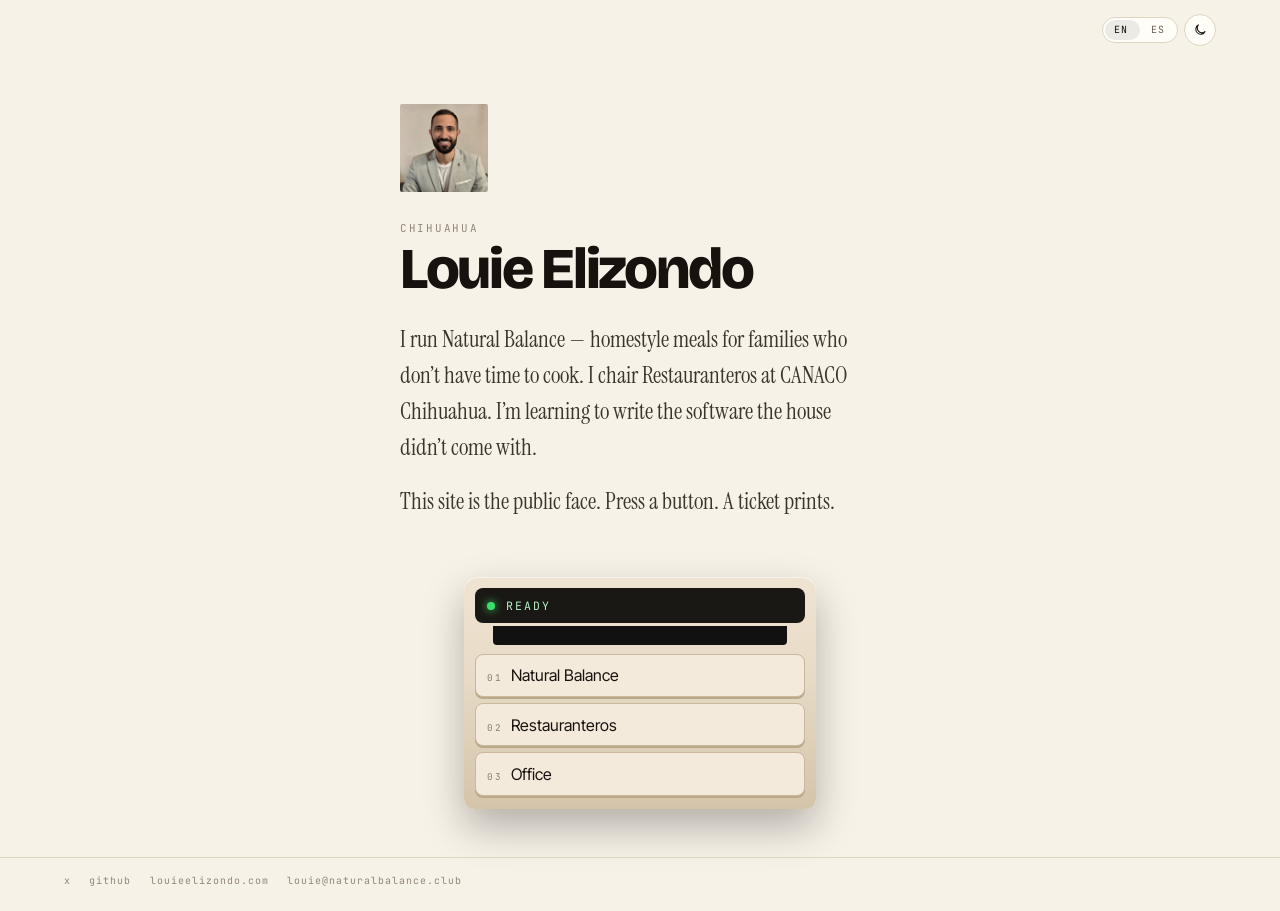
==== index.html @ 1fb29fc9 "Replace the kitchen rooms with a letter and a thermal printer One page: Natural Balance, Restaurante" ====
<!DOCTYPE html>
<html lang="en" data-theme="dark">
<head>
  <meta charset="UTF-8" />
  <meta name="viewport" content="width=device-width, initial-scale=1.0" />
  <title>Louie Elizondo</title>
  <meta name="description" content="Louie Elizondo — Chihuahua. Natural Balance, Restauranteros, and the software the house runs on." />
  <meta name="author" content="Louie Elizondo" />
  <meta name="theme-color" content="#0b0a09" />
  <link rel="canonical" href="https://louieelizondo.com/" />
  <link rel="icon" type="image/svg+xml" href="assets/favicon.svg" />
  <link rel="apple-touch-icon" href="louie.jpeg" />

  <meta property="og:type" content="website" />
  <meta property="og:url" content="https://louieelizondo.com/" />
  <meta property="og:title" content="Louie Elizondo" />
  <meta property="og:description" content="A letter, and a printer. Chihuahua, México." />
  <meta property="og:image" content="https://louieelizondo.com/louie.jpeg" />
  <meta property="og:locale" content="en_US" />
  <meta property="og:locale:alternate" content="es_MX" />

  <meta name="twitter:card" content="summary" />
  <meta name="twitter:site" content="@louieelizondo" />
  <meta name="twitter:title" content="Louie Elizondo" />
  <meta name="twitter:description" content="A letter, and a printer. Chihuahua, México." />
  <meta name="twitter:image" content="https://louieelizondo.com/louie.jpeg" />

  <link rel="preconnect" href="https://fonts.googleapis.com" />
  <link rel="preconnect" href="https://fonts.gstatic.com" crossorigin />
  <link href="https://fonts.googleapis.com/css2?family=Bricolage+Grotesque:opsz,wght@12..96,700;12..96,800&family=Instrument+Serif:ital@0;1&family=Inter+Tight:wght@400;500;600&family=JetBrains+Mono:wght@400;500&display=swap" rel="stylesheet" />
  <link rel="stylesheet" href="assets/css/main.css" />

  <script>
    (function () {
      try {
        var stored = localStorage.getItem('le-theme');
        var theme = stored || (matchMedia('(prefers-color-scheme: light)').matches ? 'light' : 'dark');
        document.documentElement.dataset.theme = theme;
        var lang = localStorage.getItem('le-lang') || 'en';
        document.documentElement.lang = lang;
        var meta = document.querySelector('meta[name="theme-color"]');
        if (meta) meta.setAttribute('content', theme === 'light' ? '#f7f2e8' : '#0b0a09');
      } catch (e) {}
    })();
  </script>

  <script type="application/ld+json">
  {
    "@context": "https://schema.org",
    "@type": "Person",
    "name": "Louie Elizondo",
    "url": "https://louieelizondo.com",
    "email": "mailto:louie@naturalbalance.club",
    "image": "https://louieelizondo.com/louie.jpeg",
    "jobTitle": "Operator & software developer",
    "address": { "@type": "PostalAddress", "addressLocality": "Chihuahua", "addressCountry": "MX" },
    "sameAs": [
      "https://x.com/louieelizondo",
      "https://github.com/louieelizondo",
      "https://naturalbalance.club"
    ]
  }
  </script>
</head>
<body>
  <a class="skip-link" href="#letter">Skip to letter</a>

  <header class="chrome">
    <div class="seg" data-seg="lang" role="group" aria-label="Language">
      <span class="seg-thumb" aria-hidden="true"></span>
      <button type="button" data-lang="en" aria-pressed="true">EN</button>
      <button type="button" data-lang="es" aria-pressed="false">ES</button>
    </div>
    <button type="button" class="icon-btn" id="theme-toggle" aria-label="Switch to light mode">
      <svg class="icon-sun" viewBox="0 0 24 24" fill="none" stroke="currentColor" stroke-width="1.8" aria-hidden="true">
        <circle cx="12" cy="12" r="4" />
        <path d="M12 2v2M12 20v2M4.9 4.9l1.4 1.4M17.7 17.7l1.4 1.4M2 12h2M20 12h2M4.9 19.1l1.4-1.4M17.7 6.3l1.4-1.4" />
      </svg>
      <svg class="icon-moon" viewBox="0 0 24 24" fill="none" stroke="currentColor" stroke-width="1.8" aria-hidden="true">
        <path d="M21 14.3A8.5 8.5 0 1 1 9.7 3a7 7 0 0 0 11.3 11.3z" />
      </svg>
    </button>
  </header>

  <main>
    <article class="letter" id="letter">
      <img class="letter-photo" src="louie.jpeg" width="220" height="220" alt="Louie Elizondo" />
      <p class="letter-place">Chihuahua</p>
      <h1>Louie Elizondo</h1>
      <div class="letter-body">
        <p data-en="I run Natural Balance — homestyle meals for families who don’t have time to cook. I chair Restauranteros at CANACO Chihuahua. I’m learning to write the software the house didn’t come with."
           data-es="Corro Natural Balance: comida de casa para familias que no tienen tiempo de cocinar. Presido Restauranteros en CANACO Chihuahua. Estoy aprendiendo a escribir el software que la casa no trajo.">
          I run Natural Balance — homestyle meals for families who don’t have time to cook. I chair Restauranteros at CANACO Chihuahua. I’m learning to write the software the house didn’t come with.
        </p>
        <p data-en="This site is the public face. Press a button. A ticket prints."
           data-es="Este sitio es la cara pública. Oprime un botón. Sale un ticket.">
          This site is the public face. Press a button. A ticket prints.
        </p>
      </div>
    </article>

    <section class="desk" aria-label="Printer">
      <div class="printer" id="printer">
        <button type="button" class="printer-lid" id="printer-lid" aria-label="Printer">
          <span class="printer-led" aria-hidden="true"></span>
          <span class="printer-lcd" id="printer-lcd">READY</span>
        </button>
        <div class="printer-mouth">
          <article class="receipt" id="receipt" hidden></article>
        </div>
        <div class="printer-keys" role="group" aria-label="Print">
          <button type="button" class="printer-key" data-print="house">
            <span class="key-no">01</span>
            <span data-en="Natural Balance" data-es="Natural Balance">Natural Balance</span>
          </button>
          <button type="button" class="printer-key" data-print="restauranteros">
            <span class="key-no">02</span>
            <span>Restauranteros</span>
          </button>
          <button type="button" class="printer-key" data-print="office">
            <span class="key-no">03</span>
            <span data-en="Office" data-es="Oficina">Office</span>
          </button>
        </div>
      </div>
    </section>
  </main>

  <footer class="status">
    <a href="https://x.com/louieelizondo" target="_blank" rel="noopener">X</a>
    <a href="https://github.com/louieelizondo" target="_blank" rel="noopener">GitHub</a>
    <a href="https://louieelizondo.com">louieelizondo.com</a>
    <a href="mailto:louie@naturalbalance.club">louie@naturalbalance.club</a>
  </footer>

  <script src="assets/js/main.js" type="module"></script>
</body>
</html>
---- assets/css/main.css ----
/* louieelizondo.com — a letter, and a printer */

:root {
  --display: 'Bricolage Grotesque', sans-serif;
  --serif: 'Instrument Serif', Georgia, serif;
  --sans: 'Inter Tight', system-ui, sans-serif;
  --mono: 'JetBrains Mono', ui-monospace, monospace;
  --gutter: clamp(1.25rem, 5vw, 4rem);
  --ease: cubic-bezier(0.22, 1, 0.36, 1);
  --paper: #f4efe6;
  --ink: #17120e;
  --plastic: #e8dcc8;
  --plastic-2: #d4c4aa;
}

:root,
html[data-theme='dark'] {
  color-scheme: dark;
  --bg: #0b0a09;
  --fg: #f4efe6;
  --fg-dim: #cdc5b8;
  --fg-muted: #9b938a;
  --fg-faint: #6f6862;
  --ember: #ff5a1f;
  --ember-ink: #ff5a1f;
  --line: #2a2523;
  --surface: #131110;
  --nav-bg: rgba(11, 10, 9, 0.72);
}

html[data-theme='light'] {
  color-scheme: light;
  --bg: #f7f2e8;
  --fg: #17120e;
  --fg-dim: #3c342c;
  --fg-muted: #6a5f53;
  --fg-faint: #92867a;
  --ember: #d9450f;
  --ember-ink: #b83a0c;
  --line: #ded4c2;
  --surface: #fffdf7;
  --nav-bg: rgba(247, 242, 232, 0.78);
}

*, *::before, *::after { box-sizing: border-box; }
html, body { margin: 0; min-height: 100%; }
html { background: var(--bg); }
body {
  font-family: var(--sans);
  color: var(--fg);
  background: var(--bg);
  line-height: 1.5;
  min-height: 100dvh;
  display: flex;
  flex-direction: column;
}
img { max-width: 100%; display: block; }
a { color: inherit; }
button { font: inherit; color: inherit; }

.skip-link {
  position: absolute;
  left: 1rem; top: -4rem;
  background: var(--ember);
  color: #fff;
  padding: 0.5rem 0.8rem;
  z-index: 20;
}
.skip-link:focus { top: 1rem; }

.chrome {
  position: fixed;
  top: 0.9rem;
  right: var(--gutter);
  z-index: 10;
  display: flex;
  gap: 0.4rem;
  align-items: center;
}

.seg {
  position: relative;
  display: grid;
  grid-template-columns: 1fr 1fr;
  background: var(--surface);
  border: 1px solid var(--line);
  border-radius: 999px;
  overflow: hidden;
}
.seg button {
  position: relative;
  z-index: 1;
  background: none;
  border: 0;
  padding: 0.28rem 0.7rem;
  font-family: var(--mono);
  font-size: 0.62rem;
  letter-spacing: 0.12em;
  cursor: pointer;
  color: var(--fg-muted);
}
.seg button[aria-pressed='true'] { color: var(--fg); }
.seg-thumb {
  position: absolute;
  inset: 2px auto 2px 2px;
  width: calc(50% - 2px);
  background: color-mix(in srgb, var(--fg) 8%, transparent);
  border-radius: 999px;
  transition: transform 0.28s var(--ease);
}
html[lang='es'] .seg-thumb { transform: translateX(100%); }

.icon-btn {
  width: 2rem; height: 2rem;
  display: grid; place-items: center;
  background: var(--surface);
  border: 1px solid var(--line);
  border-radius: 999px;
  cursor: pointer;
}
.icon-btn svg { width: 14px; height: 14px; }
html[data-theme='dark'] .icon-moon,
html[data-theme='light'] .icon-sun { display: none; }

main { flex: 1; }

.letter {
  max-width: 38rem;
  margin: 0 auto;
  padding: 6.5rem var(--gutter) 2.5rem;
}
.letter-photo {
  width: 5.5rem;
  height: 5.5rem;
  object-fit: cover;
  border-radius: 2px;
  margin-bottom: 1.75rem;
}
.letter-place {
  font-family: var(--mono);
  font-size: 0.68rem;
  letter-spacing: 0.16em;
  text-transform: uppercase;
  color: var(--fg-faint);
  margin: 0 0 0.35rem;
}
.letter h1 {
  font-family: var(--display);
  font-weight: 800;
  font-size: clamp(2.4rem, 7vw, 3.6rem);
  letter-spacing: -0.04em;
  line-height: 0.95;
  margin: 0 0 1.6rem;
}
.letter-body {
  font-family: var(--serif);
  font-size: clamp(1.2rem, 2.4vw, 1.45rem);
  line-height: 1.55;
  color: var(--fg-dim);
}
.letter-body p { margin: 0 0 1.1rem; }

.desk {
  display: grid;
  place-items: start center;
  padding: 0 var(--gutter) 3rem;
}

.printer {
  width: min(22rem, 100%);
  background:
    linear-gradient(180deg, #efe4d2 0%, var(--plastic) 40%, var(--plastic-2) 100%);
  border-radius: 14px 14px 10px 10px;
  padding: 0.7rem 0.7rem 0.85rem;
  box-shadow:
    0 18px 40px rgba(0, 0, 0, 0.28),
    inset 0 1px 0 rgba(255, 255, 255, 0.55);
  color: var(--ink);
}

.printer-lid {
  display: flex;
  align-items: center;
  gap: 0.7rem;
  width: 100%;
  background: #1a1814;
  border: 0;
  border-radius: 8px;
  padding: 0.55rem 0.75rem;
  cursor: pointer;
  text-align: left;
}
.printer-led {
  width: 8px; height: 8px;
  border-radius: 50%;
  background: #3adf6a;
  box-shadow: 0 0 8px #3adf6a;
}
.printer[data-busy='true'] .printer-led {
  background: var(--ember);
  box-shadow: 0 0 8px var(--ember);
}
.printer-lcd {
  font-family: var(--mono);
  font-size: 0.72rem;
  letter-spacing: 0.16em;
  color: #b8f0c4;
}

.printer-mouth {
  min-height: 1.2rem;
  margin: 0.15rem 1.1rem 0.55rem;
  background: #111;
  border-radius: 0 0 4px 4px;
  overflow: hidden;
}

.receipt {
  margin: 0 auto;
  width: calc(100% - 12px);
  background: var(--paper);
  color: var(--ink);
  padding: 0.9rem 0.85rem 1.15rem;
  font-family: var(--mono);
  font-size: 0.68rem;
  line-height: 1.45;
  letter-spacing: 0.01em;
  clip-path: polygon(
    0 0, 100% 0,
    100% calc(100% - 7px),
    96% 100%, 92% calc(100% - 7px), 88% 100%, 84% calc(100% - 7px),
    80% 100%, 76% calc(100% - 7px), 72% 100%, 68% calc(100% - 7px),
    64% 100%, 60% calc(100% - 7px), 56% 100%, 52% calc(100% - 7px),
    48% 100%, 44% calc(100% - 7px), 40% 100%, 36% calc(100% - 7px),
    32% 100%, 28% calc(100% - 7px), 24% 100%, 20% calc(100% - 7px),
    16% 100%, 12% calc(100% - 7px), 8% 100%, 4% calc(100% - 7px),
    0 100%
  );
  animation: spit 0.55s var(--ease);
}
.receipt[hidden] { display: none; }
.receipt h2 {
  font-family: var(--display);
  font-size: 1.05rem;
  letter-spacing: -0.02em;
  margin: 0.35rem 0 0.5rem;
}
.receipt p { margin: 0 0 0.45rem; }
.receipt .meta {
  text-transform: uppercase;
  letter-spacing: 0.12em;
  opacity: 0.55;
  font-size: 0.58rem;
}
.receipt a { color: #b83a0c; }
.receipt .code {
  display: inline-block;
  margin-top: 0.35rem;
  padding: 0.25rem 0.45rem;
  border: 1px dashed #17120e;
  font-size: 0.9rem;
  letter-spacing: 0.18em;
}

@keyframes spit {
  from { transform: translateY(-80%); opacity: 0; }
  to { transform: none; opacity: 1; }
}

.printer-keys {
  display: grid;
  grid-template-columns: 1fr;
  gap: 0.35rem;
}
.printer-key {
  display: flex;
  align-items: baseline;
  gap: 0.55rem;
  width: 100%;
  background: #f3eadc;
  border: 1px solid #c9b89a;
  border-radius: 8px;
  padding: 0.55rem 0.7rem;
  cursor: pointer;
  text-align: left;
  box-shadow: 0 2px 0 #b9a88a;
}
.printer-key:hover { background: #fff8ee; }
.printer-key[aria-pressed='true'] {
  background: #fff;
  box-shadow: inset 0 2px 0 #c9b89a;
}
.key-no {
  font-family: var(--mono);
  font-size: 0.58rem;
  letter-spacing: 0.14em;
  opacity: 0.5;
}

.status {
  display: flex;
  flex-wrap: wrap;
  gap: 0.35rem 1.15rem;
  padding: 1rem var(--gutter) 1.4rem;
  font-family: var(--mono);
  font-size: 0.62rem;
  letter-spacing: 0.1em;
  text-transform: lowercase;
  color: var(--fg-faint);
  border-top: 1px solid var(--line);
}
.status a { text-decoration: none; }
.status a:hover { color: var(--fg); }

@media (prefers-reduced-motion: reduce) {
  .receipt { animation: none; }
}
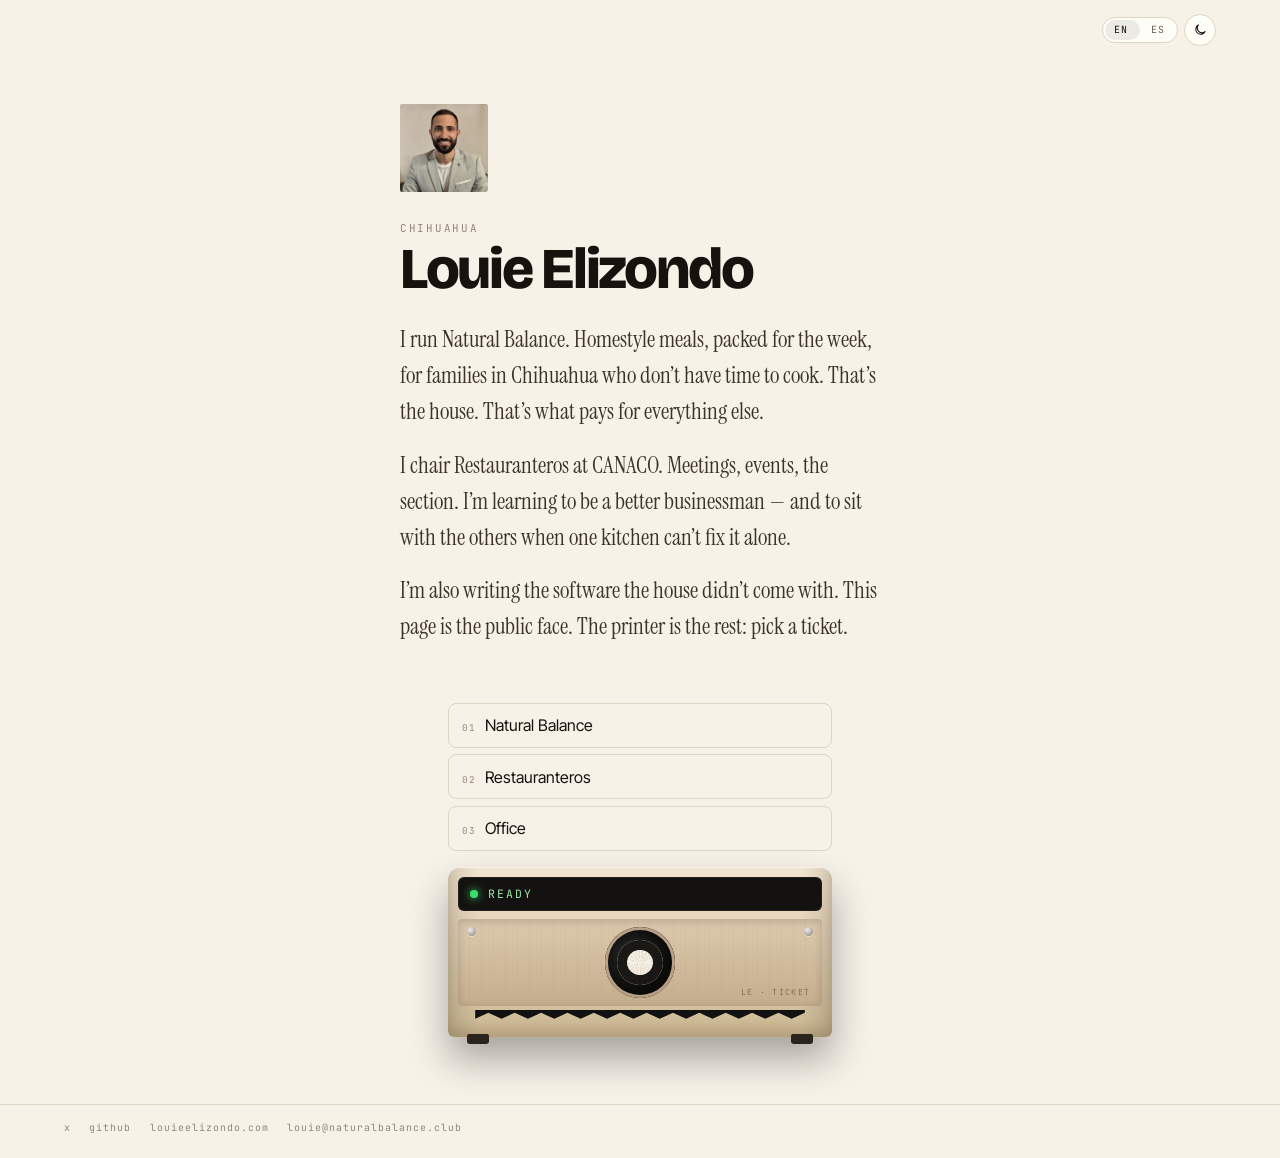
==== commit 7f276600: "Make the printer a machine: menu above, paper out the bottom Buttons sit outside as a menu so printi" ====
--- a/index.html
+++ b/index.html
@@ -88,40 +88,57 @@
       <p class="letter-place">Chihuahua</p>
       <h1>Louie Elizondo</h1>
       <div class="letter-body">
-        <p data-en="I run Natural Balance — homestyle meals for families who don’t have time to cook. I chair Restauranteros at CANACO Chihuahua. I’m learning to write the software the house didn’t come with."
-           data-es="Corro Natural Balance: comida de casa para familias que no tienen tiempo de cocinar. Presido Restauranteros en CANACO Chihuahua. Estoy aprendiendo a escribir el software que la casa no trajo.">
-          I run Natural Balance — homestyle meals for families who don’t have time to cook. I chair Restauranteros at CANACO Chihuahua. I’m learning to write the software the house didn’t come with.
+        <p data-en="I run Natural Balance. Homestyle meals, packed for the week, for families in Chihuahua who don’t have time to cook. That’s the house. That’s what pays for everything else."
+           data-es="Corro Natural Balance. Comida de casa, empacada para la semana, para familias en Chihuahua que no tienen tiempo de cocinar. Esa es la casa. Eso paga lo demás.">
+          I run Natural Balance. Homestyle meals, packed for the week, for families in Chihuahua who don’t have time to cook. That’s the house. That’s what pays for everything else.
         </p>
-        <p data-en="This site is the public face. Press a button. A ticket prints."
-           data-es="Este sitio es la cara pública. Oprime un botón. Sale un ticket.">
-          This site is the public face. Press a button. A ticket prints.
+        <p data-en="I chair Restauranteros at CANACO. Meetings, events, the section. I’m learning to be a better businessman — and to sit with the others when one kitchen can’t fix it alone."
+           data-es="Presido Restauranteros en CANACO. Juntas, eventos, la sección. Estoy aprendiendo a ser mejor businessman — y a sentarme con los demás cuando una cocina no lo arregla sola.">
+          I chair Restauranteros at CANACO. Meetings, events, the section. I’m learning to be a better businessman — and to sit with the others when one kitchen can’t fix it alone.
+        </p>
+        <p data-en="I’m also writing the software the house didn’t come with. This page is the public face. The printer is the rest: pick a ticket."
+           data-es="También estoy escribiendo el software que la casa no trajo. Esta página es la cara pública. La impresora es lo demás: elige un ticket.">
+          I’m also writing the software the house didn’t come with. This page is the public face. The printer is the rest: pick a ticket.
         </p>
       </div>
     </article>
 
     <section class="desk" aria-label="Printer">
+      <div class="print-menu" role="group" aria-label="Print">
+        <button type="button" class="printer-key" data-print="house">
+          <span class="key-no">01</span>
+          <span>Natural Balance</span>
+        </button>
+        <button type="button" class="printer-key" data-print="restauranteros">
+          <span class="key-no">02</span>
+          <span>Restauranteros</span>
+        </button>
+        <button type="button" class="printer-key" data-print="office">
+          <span class="key-no">03</span>
+          <span data-en="Office" data-es="Oficina">Office</span>
+        </button>
+      </div>
+
       <div class="printer" id="printer">
         <button type="button" class="printer-lid" id="printer-lid" aria-label="Printer">
           <span class="printer-led" aria-hidden="true"></span>
           <span class="printer-lcd" id="printer-lcd">READY</span>
         </button>
-        <div class="printer-mouth">
-          <article class="receipt" id="receipt" hidden></article>
+        <div class="printer-shell" aria-hidden="true">
+          <div class="printer-window">
+            <span class="roll"></span>
+          </div>
+          <span class="screw s1"></span>
+          <span class="screw s2"></span>
+          <span class="brand">LE · TICKET</span>
         </div>
-        <div class="printer-keys" role="group" aria-label="Print">
-          <button type="button" class="printer-key" data-print="house">
-            <span class="key-no">01</span>
-            <span data-en="Natural Balance" data-es="Natural Balance">Natural Balance</span>
-          </button>
-          <button type="button" class="printer-key" data-print="restauranteros">
-            <span class="key-no">02</span>
-            <span>Restauranteros</span>
-          </button>
-          <button type="button" class="printer-key" data-print="office">
-            <span class="key-no">03</span>
-            <span data-en="Office" data-es="Oficina">Office</span>
-          </button>
-        </div>
+        <div class="cutter" aria-hidden="true"></div>
+        <span class="foot left"></span>
+        <span class="foot right"></span>
+      </div>
+
+      <div class="paper-well">
+        <article class="receipt" id="receipt" hidden></article>
       </div>
     </section>
   </main>
--- a/assets/css/main.css
+++ b/assets/css/main.css
@@ -162,33 +162,69 @@
 
 .desk {
   display: grid;
-  place-items: start center;
-  padding: 0 var(--gutter) 3rem;
-}
-
-.printer {
-  width: min(22rem, 100%);
-  background:
-    linear-gradient(180deg, #efe4d2 0%, var(--plastic) 40%, var(--plastic-2) 100%);
-  border-radius: 14px 14px 10px 10px;
-  padding: 0.7rem 0.7rem 0.85rem;
-  box-shadow:
-    0 18px 40px rgba(0, 0, 0, 0.28),
-    inset 0 1px 0 rgba(255, 255, 255, 0.55);
-  color: var(--ink);
-}
-
-.printer-lid {
-  display: flex;
-  align-items: center;
-  gap: 0.7rem;
-  width: 100%;
-  background: #1a1814;
-  border: 0;
+  justify-items: center;
+  gap: 1rem;
+  width: min(24rem, calc(100% - 2 * var(--gutter)));
+  margin: 0 auto 3rem;
+}
+
+.print-menu {
+  display: grid;
+  grid-template-columns: 1fr;
+  gap: 0.4rem;
+  width: 100%;
+}
+.printer-key {
+  display: flex;
+  align-items: baseline;
+  gap: 0.55rem;
+  width: 100%;
+  background: transparent;
+  border: 1px solid var(--line);
   border-radius: 8px;
-  padding: 0.55rem 0.75rem;
+  padding: 0.6rem 0.8rem;
   cursor: pointer;
   text-align: left;
+  color: var(--fg);
+}
+.printer-key:hover { border-color: var(--fg-muted); }
+.printer-key[aria-pressed='true'] {
+  border-color: var(--ember-ink);
+  color: var(--ember-ink);
+}
+.key-no {
+  font-family: var(--mono);
+  font-size: 0.58rem;
+  letter-spacing: 0.14em;
+  color: var(--fg-faint);
+}
+
+.printer {
+  position: relative;
+  width: 100%;
+  background:
+    linear-gradient(90deg, rgba(0,0,0,0.12), transparent 8%, transparent 92%, rgba(0,0,0,0.12)),
+    linear-gradient(180deg, #f3e6d0 0%, #e4d3b8 38%, #cbb892 100%);
+  border-radius: 12px 12px 6px 6px;
+  padding: 0.65rem 0.65rem 1.15rem;
+  box-shadow:
+    0 22px 38px rgba(0, 0, 0, 0.32),
+    inset 0 1px 0 rgba(255, 255, 255, 0.65),
+    inset 0 -8px 12px rgba(80, 50, 20, 0.18);
+  color: var(--ink);
+}
+.printer-lid {
+  display: flex;
+  align-items: center;
+  gap: 0.65rem;
+  width: 100%;
+  background: #141210;
+  border: 0;
+  border-radius: 6px;
+  padding: 0.5rem 0.7rem;
+  cursor: pointer;
+  text-align: left;
+  box-shadow: inset 0 0 0 1px rgba(255,255,255,0.06);
 }
 .printer-led {
   width: 8px; height: 8px;
@@ -203,28 +239,100 @@
 .printer-lcd {
   font-family: var(--mono);
   font-size: 0.72rem;
+  letter-spacing: 0.18em;
+  color: #9be7a8;
+}
+
+.printer-shell {
+  position: relative;
+  height: 5.4rem;
+  margin-top: 0.55rem;
+  background:
+    repeating-linear-gradient(90deg, transparent, transparent 11px, rgba(0,0,0,0.04) 12px),
+    linear-gradient(180deg, #dcc9ad, #c4ad8c);
+  border-radius: 4px;
+  box-shadow: inset 0 2px 8px rgba(0,0,0,0.18);
+}
+.printer-window {
+  position: absolute;
+  left: 50%;
+  top: 50%;
+  width: 4.4rem;
+  height: 4.4rem;
+  margin: -2.2rem 0 0 -2.2rem;
+  border-radius: 50%;
+  background: radial-gradient(circle at 35% 30%, #2a2a28, #0c0c0b 62%);
+  box-shadow:
+    inset 0 0 0 3px #b7a085,
+    inset 0 8px 14px rgba(0,0,0,0.55);
+}
+.roll {
+  position: absolute;
+  inset: 18%;
+  border-radius: 50%;
+  background:
+    repeating-conic-gradient(#f4efe6 0 12deg, #e7dcc8 12deg 18deg);
+  box-shadow: inset 0 0 0 10px #1a1814;
+}
+.screw {
+  position: absolute;
+  top: 0.45rem;
+  width: 9px; height: 9px;
+  border-radius: 50%;
+  background: radial-gradient(circle at 35% 30%, #eee, #8a8074);
+  box-shadow: 0 1px 0 rgba(255,255,255,0.4);
+}
+.screw.s1 { left: 0.55rem; }
+.screw.s2 { right: 0.55rem; }
+.brand {
+  position: absolute;
+  right: 0.7rem;
+  bottom: 0.45rem;
+  font-family: var(--mono);
+  font-size: 0.52rem;
   letter-spacing: 0.16em;
-  color: #b8f0c4;
-}
-
-.printer-mouth {
-  min-height: 1.2rem;
-  margin: 0.15rem 1.1rem 0.55rem;
+  color: rgba(40, 30, 18, 0.45);
+}
+
+.cutter {
+  height: 9px;
+  margin: 0.25rem 1.05rem 0;
   background: #111;
-  border-radius: 0 0 4px 4px;
-  overflow: hidden;
-}
-
+  clip-path: polygon(
+    0 0, 100% 0,
+    100% 3px,
+    96% 100%, 92% 3px, 88% 100%, 84% 3px, 80% 100%, 76% 3px,
+    72% 100%, 68% 3px, 64% 100%, 60% 3px, 56% 100%, 52% 3px,
+    48% 100%, 44% 3px, 40% 100%, 36% 3px, 32% 100%, 28% 3px,
+    24% 100%, 20% 3px, 16% 100%, 12% 3px, 8% 100%, 4% 3px,
+    0 100%
+  );
+}
+.foot {
+  position: absolute;
+  bottom: -7px;
+  width: 22px;
+  height: 10px;
+  background: #2a241c;
+  border-radius: 2px 2px 3px 3px;
+}
+.foot.left { left: 1.2rem; }
+.foot.right { right: 1.2rem; }
+
+.paper-well {
+  width: calc(100% - 2.4rem);
+  min-height: 0.5rem;
+  margin-top: -0.35rem;
+}
 .receipt {
-  margin: 0 auto;
-  width: calc(100% - 12px);
+  width: 100%;
   background: var(--paper);
   color: var(--ink);
-  padding: 0.9rem 0.85rem 1.15rem;
-  font-family: var(--mono);
-  font-size: 0.68rem;
-  line-height: 1.45;
-  letter-spacing: 0.01em;
+  padding: 1rem 0.95rem 1.25rem;
+  font-family: var(--mono);
+  font-size: 0.72rem;
+  line-height: 1.5;
+  box-shadow: 0 16px 28px rgba(0,0,0,0.22);
   clip-path: polygon(
     0 0, 100% 0,
     100% calc(100% - 7px),
@@ -236,16 +344,16 @@
     16% 100%, 12% calc(100% - 7px), 8% 100%, 4% calc(100% - 7px),
     0 100%
   );
-  animation: spit 0.55s var(--ease);
+  animation: spit 0.6s var(--ease);
 }
 .receipt[hidden] { display: none; }
 .receipt h2 {
   font-family: var(--display);
-  font-size: 1.05rem;
+  font-size: 1.15rem;
   letter-spacing: -0.02em;
-  margin: 0.35rem 0 0.5rem;
-}
-.receipt p { margin: 0 0 0.45rem; }
+  margin: 0.4rem 0 0.55rem;
+}
+.receipt p { margin: 0 0 0.55rem; }
 .receipt .meta {
   text-transform: uppercase;
   letter-spacing: 0.12em;
@@ -255,46 +363,16 @@
 .receipt a { color: #b83a0c; }
 .receipt .code {
   display: inline-block;
-  margin-top: 0.35rem;
-  padding: 0.25rem 0.45rem;
+  margin-top: 0.2rem;
+  padding: 0.3rem 0.5rem;
   border: 1px dashed #17120e;
-  font-size: 0.9rem;
-  letter-spacing: 0.18em;
+  font-size: 0.95rem;
+  letter-spacing: 0.2em;
 }
 
 @keyframes spit {
-  from { transform: translateY(-80%); opacity: 0; }
+  from { transform: translateY(-40%); opacity: 0; }
   to { transform: none; opacity: 1; }
-}
-
-.printer-keys {
-  display: grid;
-  grid-template-columns: 1fr;
-  gap: 0.35rem;
-}
-.printer-key {
-  display: flex;
-  align-items: baseline;
-  gap: 0.55rem;
-  width: 100%;
-  background: #f3eadc;
-  border: 1px solid #c9b89a;
-  border-radius: 8px;
-  padding: 0.55rem 0.7rem;
-  cursor: pointer;
-  text-align: left;
-  box-shadow: 0 2px 0 #b9a88a;
-}
-.printer-key:hover { background: #fff8ee; }
-.printer-key[aria-pressed='true'] {
-  background: #fff;
-  box-shadow: inset 0 2px 0 #c9b89a;
-}
-.key-no {
-  font-family: var(--mono);
-  font-size: 0.58rem;
-  letter-spacing: 0.14em;
-  opacity: 0.5;
 }
 
 .status {
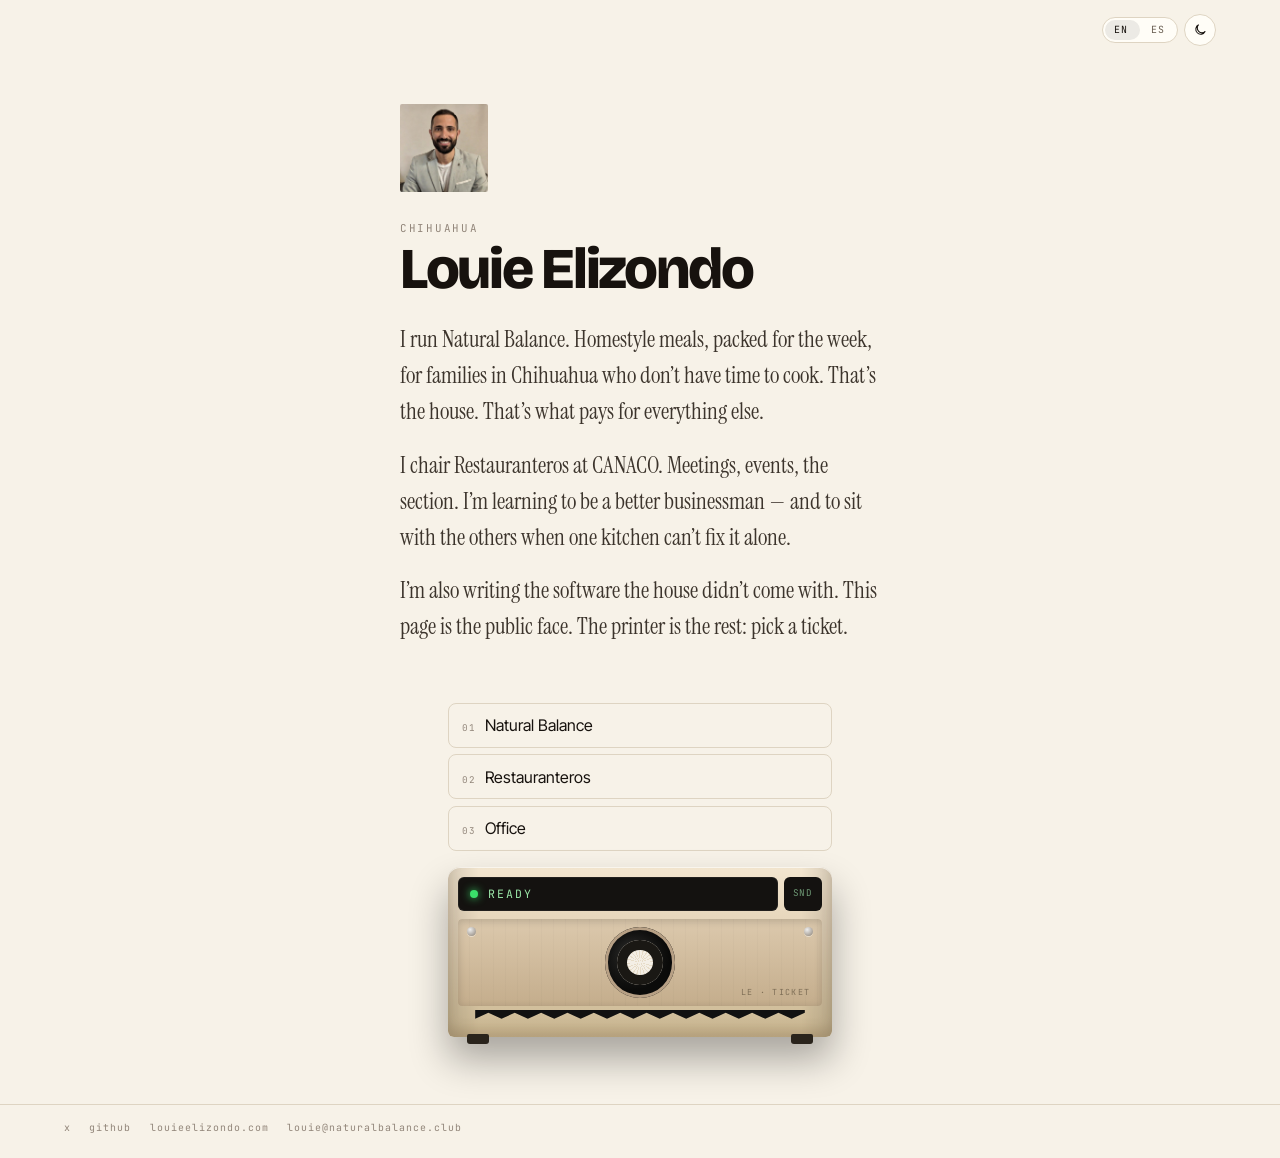
==== commit 3ec297e1: "Print tickets like a register: feed, sound, and a real total Paper steps out of the cutter with a th" ====
--- a/index.html
+++ b/index.html
@@ -120,10 +120,13 @@
       </div>
 
       <div class="printer" id="printer">
-        <button type="button" class="printer-lid" id="printer-lid" aria-label="Printer">
-          <span class="printer-led" aria-hidden="true"></span>
-          <span class="printer-lcd" id="printer-lcd">READY</span>
-        </button>
+        <div class="printer-top">
+          <button type="button" class="printer-lid" id="printer-lid" aria-label="Printer">
+            <span class="printer-led" aria-hidden="true"></span>
+            <span class="printer-lcd" id="printer-lcd">READY</span>
+          </button>
+          <button type="button" class="printer-mute" id="printer-mute" aria-pressed="false" title="Sound">SND</button>
+        </div>
         <div class="printer-shell" aria-hidden="true">
           <div class="printer-window">
             <span class="roll"></span>
--- a/assets/css/main.css
+++ b/assets/css/main.css
@@ -213,11 +213,16 @@
     inset 0 -8px 12px rgba(80, 50, 20, 0.18);
   color: var(--ink);
 }
+.printer-top {
+  display: flex;
+  gap: 0.35rem;
+}
 .printer-lid {
   display: flex;
   align-items: center;
   gap: 0.65rem;
-  width: 100%;
+  flex: 1;
+  width: auto;
   background: #141210;
   border: 0;
   border-radius: 6px;
@@ -241,6 +246,141 @@
   font-size: 0.72rem;
   letter-spacing: 0.18em;
   color: #9be7a8;
+  flex: 1;
+}
+.printer-mute {
+  flex: 0 0 auto;
+  background: #141210;
+  border: 0;
+  border-radius: 6px;
+  padding: 0.5rem 0.55rem;
+  font-family: var(--mono);
+  font-size: 0.58rem;
+  letter-spacing: 0.08em;
+  color: #6f9a76;
+  cursor: pointer;
+}
+.printer[data-muted='true'] .printer-mute { color: #6a3a32; }
+
+.printer[data-busy='true'] {
+  animation: rumble 0.08s linear infinite;
+}
+.printer[data-busy='true'] .roll {
+  animation: roll 0.35s linear infinite;
+}
+@keyframes rumble {
+  0%, 100% { transform: translateY(0); }
+  50% { transform: translateY(0.6px); }
+}
+@keyframes roll { to { transform: rotate(360deg); } }
+
+.paper-well {
+  width: calc(100% - 2.4rem);
+  min-height: 0.5rem;
+  margin-top: -0.35rem;
+}
+.receipt {
+  position: relative;
+  width: 100%;
+  background:
+    repeating-linear-gradient(
+      180deg,
+      transparent 0 21px,
+      rgba(0, 0, 0, 0.03) 21px 22px
+    ),
+    var(--paper);
+  color: var(--ink);
+  padding: 0.85rem 0.8rem 1.1rem;
+  font-family: var(--mono);
+  font-size: 0.64rem;
+  line-height: 1.45;
+  box-shadow: 0 16px 28px rgba(0, 0, 0, 0.22);
+  clip-path: polygon(
+    0 0, 100% 0,
+    100% calc(100% - 7px),
+    96% 100%, 92% calc(100% - 7px), 88% 100%, 84% calc(100% - 7px),
+    80% 100%, 76% calc(100% - 7px), 72% 100%, 68% calc(100% - 7px),
+    64% 100%, 60% calc(100% - 7px), 56% 100%, 52% calc(100% - 7px),
+    48% 100%, 44% calc(100% - 7px), 40% 100%, 36% calc(100% - 7px),
+    32% 100%, 28% calc(100% - 7px), 24% 100%, 20% calc(100% - 7px),
+    16% 100%, 12% calc(100% - 7px), 8% 100%, 4% calc(100% - 7px),
+    0 100%
+  );
+  max-height: 0;
+  overflow: hidden;
+  padding-top: 0;
+  padding-bottom: 0;
+  opacity: 1;
+}
+.receipt.is-out {
+  max-height: 52rem;
+  padding: 0.85rem 0.8rem 1.2rem;
+  transition: max-height 1.65s steps(32, end), padding 0.2s linear;
+}
+.receipt.is-printing::after {
+  content: '';
+  position: absolute;
+  left: 0; right: 0;
+  height: 2px;
+  background: rgba(17, 16, 12, 0.28);
+  box-shadow: 0 0 10px rgba(17, 16, 12, 0.15);
+  animation: head 1.65s linear;
+  top: 0;
+  pointer-events: none;
+}
+@keyframes head {
+  from { top: 0; }
+  to { top: 100%; }
+}
+.receipt[hidden] { display: none; }
+.receipt .center { text-align: center; }
+.receipt .rule { letter-spacing: -0.12em; opacity: 0.55; margin: 0.35rem 0; }
+.receipt .row {
+  display: grid;
+  grid-template-columns: 1.6rem 1fr auto;
+  gap: 0.35rem;
+}
+.receipt .row.wide { grid-template-columns: 1fr auto; }
+.receipt .tot {
+  margin-top: 0.35rem;
+  padding-top: 0.35rem;
+  border-top: 1px dashed #17120e;
+  font-weight: 600;
+}
+.receipt .bars {
+  display: flex;
+  align-items: stretch;
+  gap: 1px;
+  height: 38px;
+  margin: 0.55rem 0 0.35rem;
+}
+.receipt .bars i { background: #17120e; display: block; }
+.receipt a { color: inherit; }
+.receipt .code {
+  display: block;
+  text-align: center;
+  margin: 0.45rem 0 0.2rem;
+  padding: 0.35rem 0.4rem;
+  border: 1px dashed #17120e;
+  font-size: 0.95rem;
+  letter-spacing: 0.22em;
+}
+.receipt[data-print='office'] .void {
+  position: absolute;
+  left: 50%;
+  top: 58%;
+  transform: translate(-50%, -50%) rotate(-18deg);
+  font-size: 1.8rem;
+  letter-spacing: 0.28em;
+  opacity: 0.12;
+  pointer-events: none;
+}
+
+@media (prefers-reduced-motion: reduce) {
+  .receipt.is-out { transition: none; }
+  .receipt.is-printing::after,
+  .printer[data-busy='true'],
+  .printer[data-busy='true'] .roll { animation: none; }
 }
 
 .printer-shell {
@@ -319,62 +459,6 @@
 .foot.left { left: 1.2rem; }
 .foot.right { right: 1.2rem; }
 
-.paper-well {
-  width: calc(100% - 2.4rem);
-  min-height: 0.5rem;
-  margin-top: -0.35rem;
-}
-.receipt {
-  width: 100%;
-  background: var(--paper);
-  color: var(--ink);
-  padding: 1rem 0.95rem 1.25rem;
-  font-family: var(--mono);
-  font-size: 0.72rem;
-  line-height: 1.5;
-  box-shadow: 0 16px 28px rgba(0,0,0,0.22);
-  clip-path: polygon(
-    0 0, 100% 0,
-    100% calc(100% - 7px),
-    96% 100%, 92% calc(100% - 7px), 88% 100%, 84% calc(100% - 7px),
-    80% 100%, 76% calc(100% - 7px), 72% 100%, 68% calc(100% - 7px),
-    64% 100%, 60% calc(100% - 7px), 56% 100%, 52% calc(100% - 7px),
-    48% 100%, 44% calc(100% - 7px), 40% 100%, 36% calc(100% - 7px),
-    32% 100%, 28% calc(100% - 7px), 24% 100%, 20% calc(100% - 7px),
-    16% 100%, 12% calc(100% - 7px), 8% 100%, 4% calc(100% - 7px),
-    0 100%
-  );
-  animation: spit 0.6s var(--ease);
-}
-.receipt[hidden] { display: none; }
-.receipt h2 {
-  font-family: var(--display);
-  font-size: 1.15rem;
-  letter-spacing: -0.02em;
-  margin: 0.4rem 0 0.55rem;
-}
-.receipt p { margin: 0 0 0.55rem; }
-.receipt .meta {
-  text-transform: uppercase;
-  letter-spacing: 0.12em;
-  opacity: 0.55;
-  font-size: 0.58rem;
-}
-.receipt a { color: #b83a0c; }
-.receipt .code {
-  display: inline-block;
-  margin-top: 0.2rem;
-  padding: 0.3rem 0.5rem;
-  border: 1px dashed #17120e;
-  font-size: 0.95rem;
-  letter-spacing: 0.2em;
-}
-
-@keyframes spit {
-  from { transform: translateY(-40%); opacity: 0; }
-  to { transform: none; opacity: 1; }
-}
-
 .status {
   display: flex;
   flex-wrap: wrap;
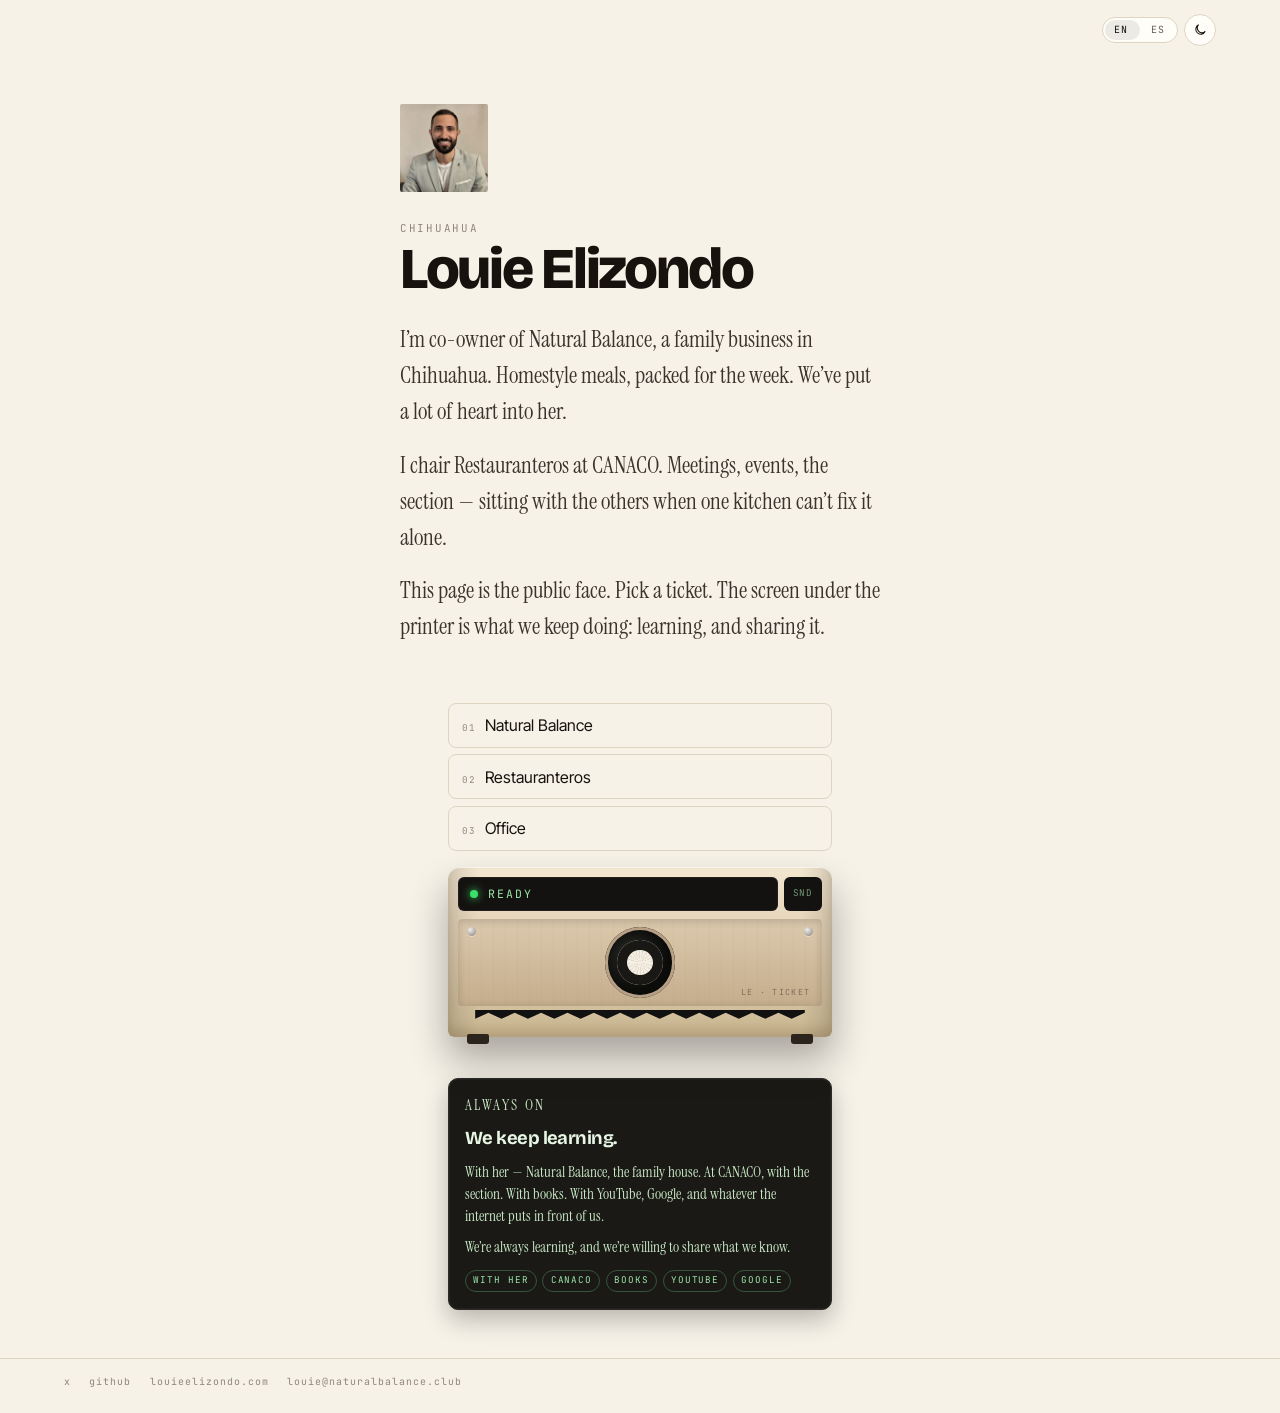
==== commit 051ac188: "Put a learning screen under the printer and drop the moneymaker line Natural Balance is a family hou" ====
--- a/index.html
+++ b/index.html
@@ -4,7 +4,7 @@
   <meta charset="UTF-8" />
   <meta name="viewport" content="width=device-width, initial-scale=1.0" />
   <title>Louie Elizondo</title>
-  <meta name="description" content="Louie Elizondo — Chihuahua. Natural Balance, Restauranteros, and the software the house runs on." />
+  <meta name="description" content="Louie Elizondo — Chihuahua. Co-owner of Natural Balance, a family business. Restauranteros at CANACO. Always learning." />
   <meta name="author" content="Louie Elizondo" />
   <meta name="theme-color" content="#0b0a09" />
   <link rel="canonical" href="https://louieelizondo.com/" />
@@ -88,17 +88,17 @@
       <p class="letter-place">Chihuahua</p>
       <h1>Louie Elizondo</h1>
       <div class="letter-body">
-        <p data-en="I run Natural Balance. Homestyle meals, packed for the week, for families in Chihuahua who don’t have time to cook. That’s the house. That’s what pays for everything else."
-           data-es="Corro Natural Balance. Comida de casa, empacada para la semana, para familias en Chihuahua que no tienen tiempo de cocinar. Esa es la casa. Eso paga lo demás.">
-          I run Natural Balance. Homestyle meals, packed for the week, for families in Chihuahua who don’t have time to cook. That’s the house. That’s what pays for everything else.
+        <p data-en="I’m co-owner of Natural Balance, a family business in Chihuahua. Homestyle meals, packed for the week. We’ve put a lot of heart into her."
+           data-es="Soy copropietario de Natural Balance, una empresa familiar en Chihuahua. Comida de casa, empacada para la semana. Le hemos metido muchas ganas.">
+          I’m co-owner of Natural Balance, a family business in Chihuahua. Homestyle meals, packed for the week. We’ve put a lot of heart into her.
         </p>
-        <p data-en="I chair Restauranteros at CANACO. Meetings, events, the section. I’m learning to be a better businessman — and to sit with the others when one kitchen can’t fix it alone."
-           data-es="Presido Restauranteros en CANACO. Juntas, eventos, la sección. Estoy aprendiendo a ser mejor businessman — y a sentarme con los demás cuando una cocina no lo arregla sola.">
-          I chair Restauranteros at CANACO. Meetings, events, the section. I’m learning to be a better businessman — and to sit with the others when one kitchen can’t fix it alone.
+        <p data-en="I chair Restauranteros at CANACO. Meetings, events, the section — sitting with the others when one kitchen can’t fix it alone."
+           data-es="Presido Restauranteros en CANACO. Juntas, eventos, la sección: sentarme con los demás cuando una cocina no lo arregla sola.">
+          I chair Restauranteros at CANACO. Meetings, events, the section — sitting with the others when one kitchen can’t fix it alone.
         </p>
-        <p data-en="I’m also writing the software the house didn’t come with. This page is the public face. The printer is the rest: pick a ticket."
-           data-es="También estoy escribiendo el software que la casa no trajo. Esta página es la cara pública. La impresora es lo demás: elige un ticket.">
-          I’m also writing the software the house didn’t come with. This page is the public face. The printer is the rest: pick a ticket.
+        <p data-en="This page is the public face. Pick a ticket. The screen under the printer is what we keep doing: learning, and sharing it."
+           data-es="Esta página es la cara pública. Elige un ticket. La pantalla debajo de la impresora es lo que no paramos de hacer: aprender, y compartirlo.">
+          This page is the public face. Pick a ticket. The screen under the printer is what we keep doing: learning, and sharing it.
         </p>
       </div>
     </article>
@@ -143,6 +143,28 @@
       <div class="paper-well">
         <article class="receipt" id="receipt" hidden></article>
       </div>
+
+      <aside class="learn-screen" aria-label="Learning">
+        <div class="learn-bezel">
+          <p class="learn-kicker" data-en="Always on" data-es="Siempre prendida">Always on</p>
+          <h2 data-en="We keep learning." data-es="Seguimos aprendiendo.">We keep learning.</h2>
+          <p data-en="With her — Natural Balance, the family house. At CANACO, with the section. With books. With YouTube, Google, and whatever the internet puts in front of us."
+             data-es="Con ella — Natural Balance, la casa familiar. En CANACO, con la sección. Con libros. Con YouTube, Google, y lo que el internet nos ponga enfrente.">
+            With her — Natural Balance, the family house. At CANACO, with the section. With books. With YouTube, Google, and whatever the internet puts in front of us.
+          </p>
+          <p data-en="We’re always learning, and we’re willing to share what we know."
+             data-es="Siempre estamos aprendiendo, y dispuestos a compartir lo que sabemos.">
+            We’re always learning, and we’re willing to share what we know.
+          </p>
+          <ul class="learn-channels">
+            <li data-en="with her" data-es="con ella">with her</li>
+            <li>CANACO</li>
+            <li data-en="books" data-es="libros">books</li>
+            <li>YouTube</li>
+            <li>Google</li>
+          </ul>
+        </div>
+      </aside>
     </section>
   </main>
 
--- a/assets/css/main.css
+++ b/assets/css/main.css
@@ -459,6 +459,65 @@
 .foot.left { left: 1.2rem; }
 .foot.right { right: 1.2rem; }
 
+.learn-screen {
+  width: 100%;
+  margin-top: 0.4rem;
+}
+.learn-bezel {
+  background: #121110;
+  border: 1px solid #2c2926;
+  border-radius: 10px;
+  padding: 0.95rem 1rem 1.05rem;
+  box-shadow:
+    inset 0 0 0 1px rgba(255,255,255,0.04),
+    0 10px 24px rgba(0,0,0,0.25);
+  color: #c8e8c4;
+}
+.learn-kicker {
+  font-family: var(--mono);
+  font-size: 0.58rem;
+  letter-spacing: 0.16em;
+  text-transform: uppercase;
+  color: #6f9a76;
+  margin: 0 0 0.35rem;
+}
+.learn-bezel h2 {
+  font-family: var(--display);
+  font-size: 1.15rem;
+  letter-spacing: -0.03em;
+  color: #e7f7e4;
+  margin: 0 0 0.55rem;
+}
+.learn-bezel p {
+  font-family: var(--serif);
+  font-size: 0.95rem;
+  line-height: 1.45;
+  color: #c8e8c4;
+  margin: 0 0 0.55rem;
+}
+.learn-channels {
+  display: flex;
+  flex-wrap: wrap;
+  gap: 0.35rem;
+  list-style: none;
+  margin: 0.7rem 0 0;
+  padding: 0;
+}
+.learn-channels li {
+  font-family: var(--mono);
+  font-size: 0.58rem;
+  letter-spacing: 0.1em;
+  text-transform: uppercase;
+  border: 1px solid #35553a;
+  color: #9be7a8;
+  padding: 0.22rem 0.45rem;
+  border-radius: 999px;
+}
+
+html[data-theme='light'] .learn-bezel {
+  background: #1a1916;
+}
+
 .status {
   display: flex;
   flex-wrap: wrap;
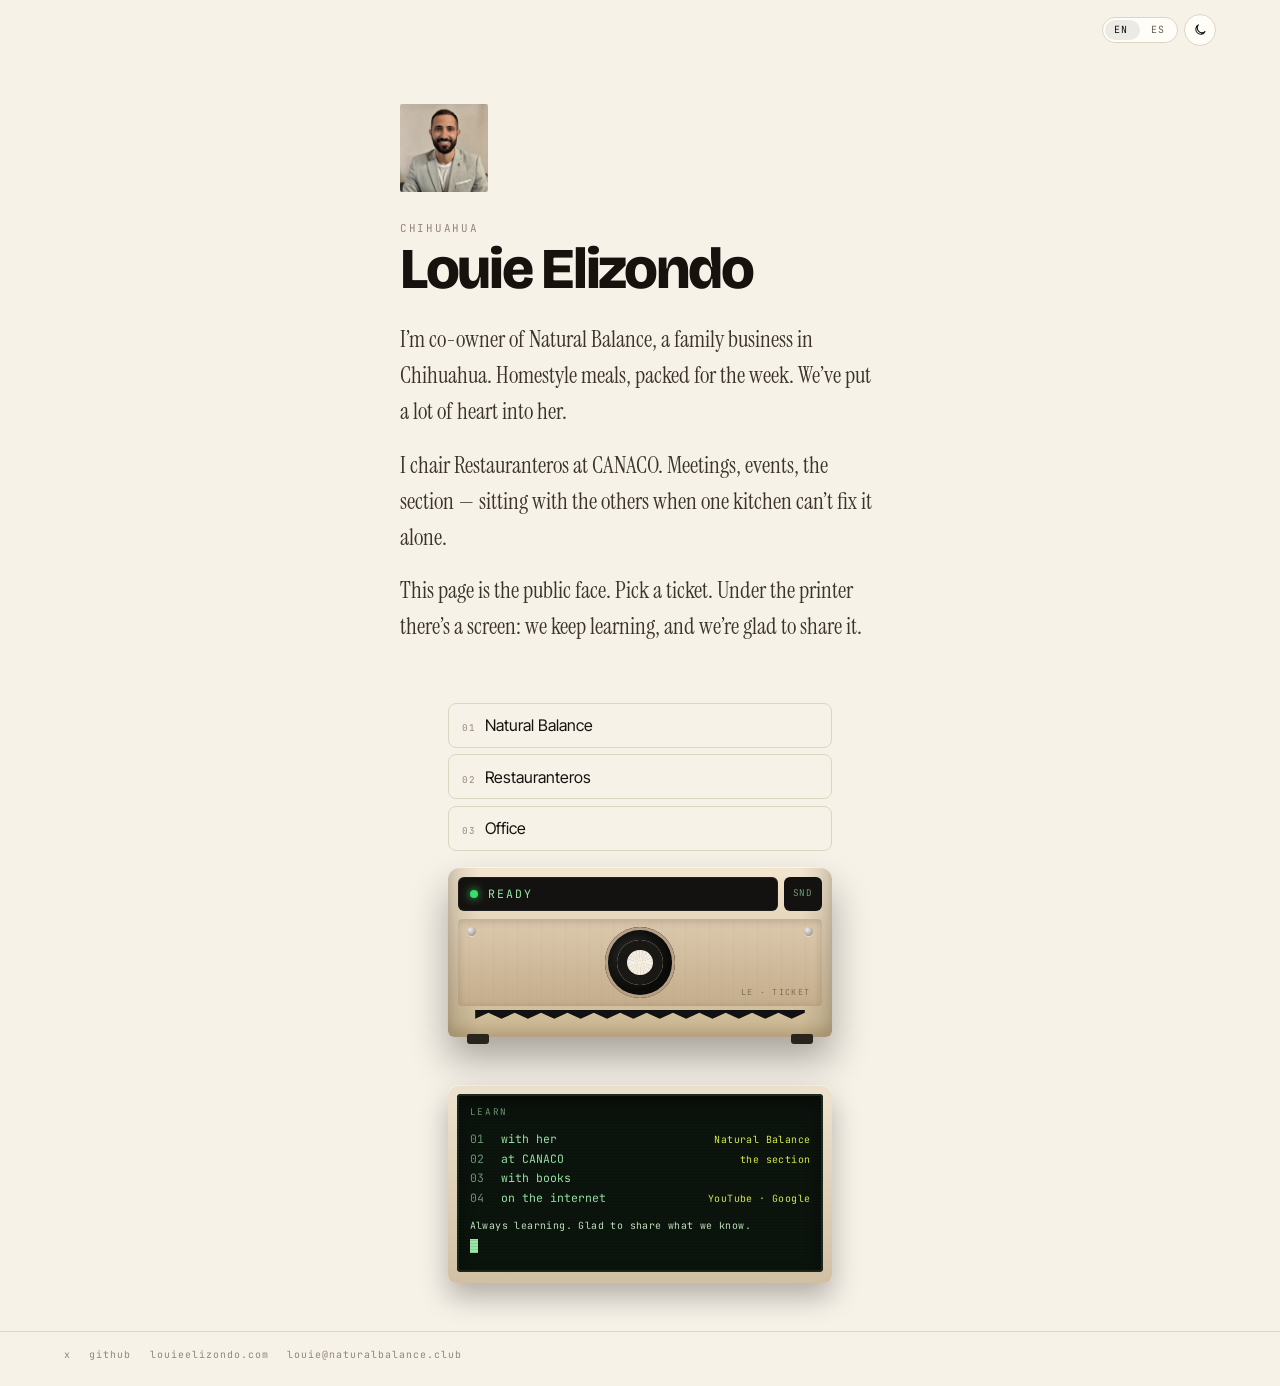
==== commit 20799333: "Make the learning block a little monitor under the printer Four lines on a green LCD: with her, CANA" ====
--- a/index.html
+++ b/index.html
@@ -96,9 +96,9 @@
            data-es="Presido Restauranteros en CANACO. Juntas, eventos, la sección: sentarme con los demás cuando una cocina no lo arregla sola.">
           I chair Restauranteros at CANACO. Meetings, events, the section — sitting with the others when one kitchen can’t fix it alone.
         </p>
-        <p data-en="This page is the public face. Pick a ticket. The screen under the printer is what we keep doing: learning, and sharing it."
-           data-es="Esta página es la cara pública. Elige un ticket. La pantalla debajo de la impresora es lo que no paramos de hacer: aprender, y compartirlo.">
-          This page is the public face. Pick a ticket. The screen under the printer is what we keep doing: learning, and sharing it.
+        <p data-en="This page is the public face. Pick a ticket. Under the printer there’s a screen: we keep learning, and we’re glad to share it."
+           data-es="Esta página es la cara pública. Elige un ticket. Debajo de la impresora hay una pantalla: seguimos aprendiendo, y nos da gusto compartirlo.">
+          This page is the public face. Pick a ticket. Under the printer there’s a screen: we keep learning, and we’re glad to share it.
         </p>
       </div>
     </article>
@@ -145,24 +145,18 @@
       </div>
 
       <aside class="learn-screen" aria-label="Learning">
-        <div class="learn-bezel">
-          <p class="learn-kicker" data-en="Always on" data-es="Siempre prendida">Always on</p>
-          <h2 data-en="We keep learning." data-es="Seguimos aprendiendo.">We keep learning.</h2>
-          <p data-en="With her — Natural Balance, the family house. At CANACO, with the section. With books. With YouTube, Google, and whatever the internet puts in front of us."
-             data-es="Con ella — Natural Balance, la casa familiar. En CANACO, con la sección. Con libros. Con YouTube, Google, y lo que el internet nos ponga enfrente.">
-            With her — Natural Balance, the family house. At CANACO, with the section. With books. With YouTube, Google, and whatever the internet puts in front of us.
-          </p>
-          <p data-en="We’re always learning, and we’re willing to share what we know."
-             data-es="Siempre estamos aprendiendo, y dispuestos a compartir lo que sabemos.">
-            We’re always learning, and we’re willing to share what we know.
-          </p>
-          <ul class="learn-channels">
-            <li data-en="with her" data-es="con ella">with her</li>
-            <li>CANACO</li>
-            <li data-en="books" data-es="libros">books</li>
-            <li>YouTube</li>
-            <li>Google</li>
-          </ul>
+        <div class="monitor">
+          <div class="monitor-lcd">
+            <p class="lcd-label" data-en="LEARN" data-es="APRENDER">LEARN</p>
+            <ul class="lcd-lines">
+              <li><span class="lcd-n">01</span> <span data-en="with her" data-es="con ella">with her</span><em>Natural Balance</em></li>
+              <li><span class="lcd-n">02</span> <span data-en="at CANACO" data-es="en CANACO">at CANACO</span><em data-en="the section" data-es="la sección">the section</em></li>
+              <li><span class="lcd-n">03</span> <span data-en="with books" data-es="con libros">with books</span></li>
+              <li><span class="lcd-n">04</span> <span data-en="on the internet" data-es="en internet">on the internet</span><em>YouTube · Google</em></li>
+            </ul>
+            <p class="lcd-foot" data-en="Always learning. Glad to share what we know." data-es="Siempre aprendiendo. Dispuestos a compartir lo que sabemos.">Always learning. Glad to share what we know.</p>
+            <span class="lcd-cursor" aria-hidden="true"></span>
+          </div>
         </div>
       </aside>
     </section>
--- a/assets/css/main.css
+++ b/assets/css/main.css
@@ -461,61 +461,86 @@
 
 .learn-screen {
   width: 100%;
-  margin-top: 0.4rem;
-}
-.learn-bezel {
-  background: #121110;
-  border: 1px solid #2c2926;
-  border-radius: 10px;
-  padding: 0.95rem 1rem 1.05rem;
+  margin-top: 0.85rem;
+}
+.monitor {
+  background:
+    linear-gradient(180deg, #efe4d0, #d2c0a4);
+  border-radius: 10px 10px 8px 8px;
+  padding: 0.55rem 0.55rem 0.7rem;
   box-shadow:
-    inset 0 0 0 1px rgba(255,255,255,0.04),
-    0 10px 24px rgba(0,0,0,0.25);
+    0 14px 28px rgba(0, 0, 0, 0.28),
+    inset 0 1px 0 rgba(255, 255, 255, 0.55);
+}
+.monitor-lcd {
+  position: relative;
+  background: #0c140e;
+  border-radius: 4px;
+  padding: 0.75rem 0.8rem 0.85rem;
+  color: #9be7a8;
+  box-shadow: inset 0 0 0 2px #1a2a1c, inset 0 8px 18px rgba(0, 0, 0, 0.45);
+  overflow: hidden;
+}
+.monitor-lcd::before {
+  content: '';
+  position: absolute;
+  inset: 0;
+  background: repeating-linear-gradient(
+    180deg,
+    transparent 0 2px,
+    rgba(0, 0, 0, 0.12) 2px 3px
+  );
+  pointer-events: none;
+}
+.lcd-label {
+  font-family: var(--mono);
+  font-size: 0.58rem;
+  letter-spacing: 0.18em;
+  margin: 0 0 0.55rem;
+  color: #6f9a76;
+}
+.lcd-lines {
+  list-style: none;
+  margin: 0;
+  padding: 0;
+  font-family: var(--mono);
+  font-size: 0.72rem;
+  line-height: 1.7;
+}
+.lcd-lines li {
+  display: grid;
+  grid-template-columns: 1.6rem 1fr auto;
+  gap: 0.35rem;
+  align-items: baseline;
+}
+.lcd-n { color: #6f9a76; }
+.lcd-lines em {
+  font-style: normal;
+  color: #dcf24a;
+  font-size: 0.62rem;
+  letter-spacing: 0.04em;
+}
+.lcd-foot {
+  font-family: var(--mono);
+  font-size: 0.62rem;
+  letter-spacing: 0.04em;
+  line-height: 1.45;
+  margin: 0.7rem 0 0;
   color: #c8e8c4;
 }
-.learn-kicker {
-  font-family: var(--mono);
-  font-size: 0.58rem;
-  letter-spacing: 0.16em;
-  text-transform: uppercase;
-  color: #6f9a76;
-  margin: 0 0 0.35rem;
-}
-.learn-bezel h2 {
-  font-family: var(--display);
-  font-size: 1.15rem;
-  letter-spacing: -0.03em;
-  color: #e7f7e4;
-  margin: 0 0 0.55rem;
-}
-.learn-bezel p {
-  font-family: var(--serif);
-  font-size: 0.95rem;
-  line-height: 1.45;
-  color: #c8e8c4;
-  margin: 0 0 0.55rem;
-}
-.learn-channels {
-  display: flex;
-  flex-wrap: wrap;
-  gap: 0.35rem;
-  list-style: none;
-  margin: 0.7rem 0 0;
-  padding: 0;
-}
-.learn-channels li {
-  font-family: var(--mono);
-  font-size: 0.58rem;
-  letter-spacing: 0.1em;
-  text-transform: uppercase;
-  border: 1px solid #35553a;
-  color: #9be7a8;
-  padding: 0.22rem 0.45rem;
-  border-radius: 999px;
-}
-
-html[data-theme='light'] .learn-bezel {
-  background: #1a1916;
+.lcd-cursor {
+  display: inline-block;
+  width: 0.55rem;
+  height: 0.85rem;
+  margin-top: 0.35rem;
+  background: #9be7a8;
+  animation: blink 1s steps(1) infinite;
+}
+@keyframes blink {
+  50% { opacity: 0; }
+}
+@media (prefers-reduced-motion: reduce) {
+  .lcd-cursor { animation: none; }
 }
 
 .status {
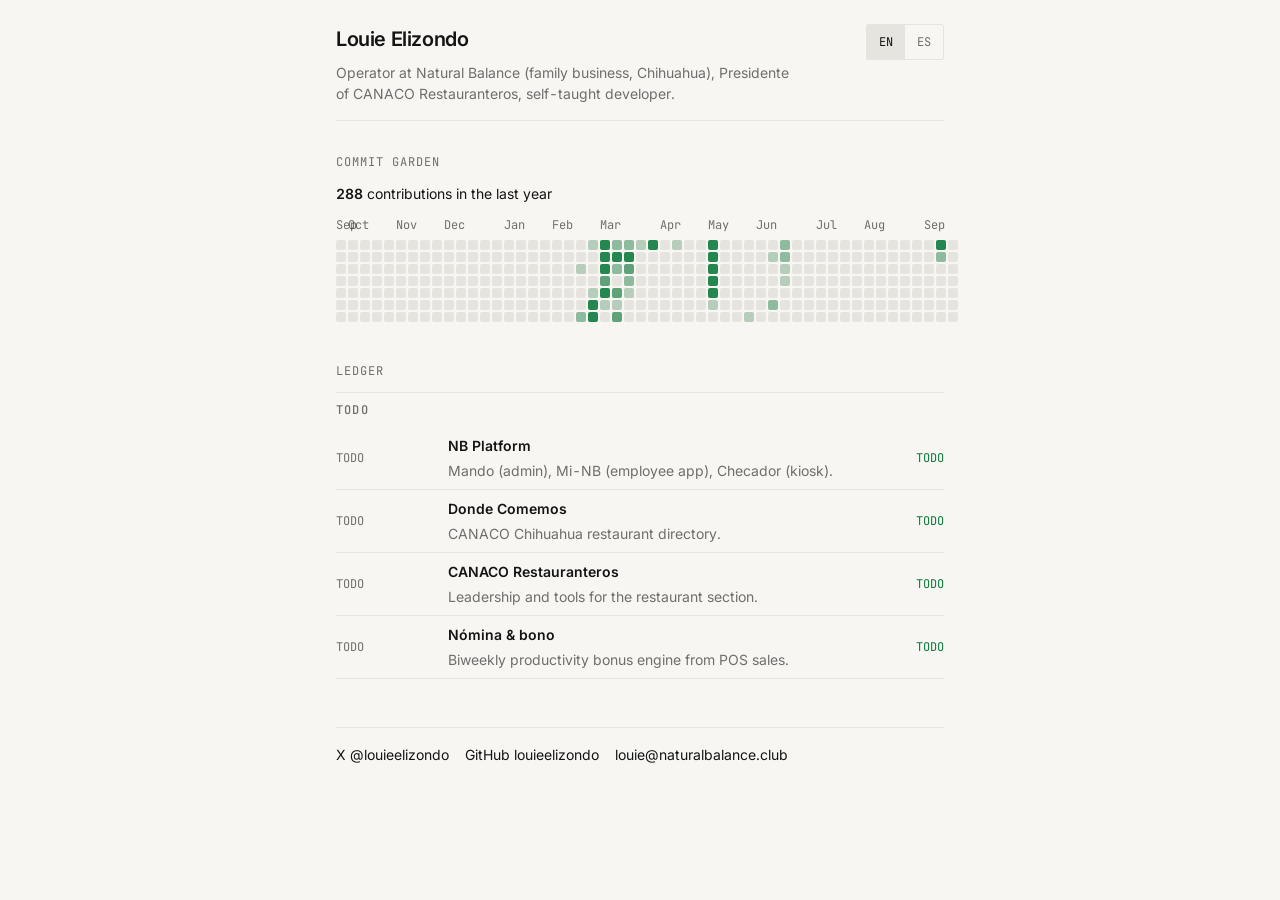
==== commit adca5f11: "feat: Ledger + Commit Garden site redesign Replace the portfolio with a typography-first ledger layo" ====
--- a/index.html
+++ b/index.html
@@ -1,174 +1,213 @@
 <!DOCTYPE html>
-<html lang="en" data-theme="dark">
+<html lang="en" class="no-js">
 <head>
   <meta charset="UTF-8" />
   <meta name="viewport" content="width=device-width, initial-scale=1.0" />
-  <title>Louie Elizondo</title>
-  <meta name="description" content="Louie Elizondo — Chihuahua. Co-owner of Natural Balance, a family business. Restauranteros at CANACO. Always learning." />
-  <meta name="author" content="Louie Elizondo" />
-  <meta name="theme-color" content="#0b0a09" />
+  <title>Louie Elizondo — Operator &amp; Developer</title>
+  <meta name="description" content="Louie Elizondo — operator at Natural Balance, CANACO Restauranteros, and self-taught developer in Chihuahua, México." />
   <link rel="canonical" href="https://louieelizondo.com/" />
-  <link rel="icon" type="image/svg+xml" href="assets/favicon.svg" />
-  <link rel="apple-touch-icon" href="louie.jpeg" />
-
+  <meta name="theme-color" content="#F7F6F3" media="(prefers-color-scheme: light)" />
+  <meta name="theme-color" content="#0B0B0C" media="(prefers-color-scheme: dark)" />
   <meta property="og:type" content="website" />
   <meta property="og:url" content="https://louieelizondo.com/" />
   <meta property="og:title" content="Louie Elizondo" />
-  <meta property="og:description" content="A letter, and a printer. Chihuahua, México." />
+  <meta property="og:description" content="Operator at Natural Balance, Presidente of CANACO Restauranteros, self-taught developer." />
   <meta property="og:image" content="https://louieelizondo.com/louie.jpeg" />
-  <meta property="og:locale" content="en_US" />
-  <meta property="og:locale:alternate" content="es_MX" />
-
-  <meta name="twitter:card" content="summary" />
+  <meta name="twitter:card" content="summary_large_image" />
   <meta name="twitter:site" content="@louieelizondo" />
   <meta name="twitter:title" content="Louie Elizondo" />
-  <meta name="twitter:description" content="A letter, and a printer. Chihuahua, México." />
+  <meta name="twitter:description" content="Operator at Natural Balance, CANACO Restauranteros, builder in Chihuahua." />
   <meta name="twitter:image" content="https://louieelizondo.com/louie.jpeg" />
-
+  <link rel="icon" href="/favicon.svg" type="image/svg+xml" />
   <link rel="preconnect" href="https://fonts.googleapis.com" />
   <link rel="preconnect" href="https://fonts.gstatic.com" crossorigin />
-  <link href="https://fonts.googleapis.com/css2?family=Bricolage+Grotesque:opsz,wght@12..96,700;12..96,800&family=Instrument+Serif:ital@0;1&family=Inter+Tight:wght@400;500;600&family=JetBrains+Mono:wght@400;500&display=swap" rel="stylesheet" />
-  <link rel="stylesheet" href="assets/css/main.css" />
-
-  <script>
-    (function () {
-      try {
-        var stored = localStorage.getItem('le-theme');
-        var theme = stored || (matchMedia('(prefers-color-scheme: light)').matches ? 'light' : 'dark');
-        document.documentElement.dataset.theme = theme;
-        var lang = localStorage.getItem('le-lang') || 'en';
-        document.documentElement.lang = lang;
-        var meta = document.querySelector('meta[name="theme-color"]');
-        if (meta) meta.setAttribute('content', theme === 'light' ? '#f7f2e8' : '#0b0a09');
-      } catch (e) {}
-    })();
-  </script>
-
+  <link href="https://fonts.googleapis.com/css2?family=Inter:opsz,wght@14..32,400;14..32,600&family=JetBrains+Mono:wght@400;500&display=swap" rel="stylesheet" />
+  <link rel="stylesheet" href="assets/css/site.css" />
+  <script>document.documentElement.classList.remove("no-js");</script>
   <script type="application/ld+json">
   {
     "@context": "https://schema.org",
     "@type": "Person",
     "name": "Louie Elizondo",
-    "url": "https://louieelizondo.com",
+    "url": "https://louieelizondo.com/",
     "email": "mailto:louie@naturalbalance.club",
-    "image": "https://louieelizondo.com/louie.jpeg",
-    "jobTitle": "Operator & software developer",
-    "address": { "@type": "PostalAddress", "addressLocality": "Chihuahua", "addressCountry": "MX" },
+    "jobTitle": "Operator",
+    "worksFor": { "@type": "Organization", "name": "Natural Balance" },
     "sameAs": [
-      "https://x.com/louieelizondo",
       "https://github.com/louieelizondo",
-      "https://naturalbalance.club"
+      "https://x.com/louieelizondo"
     ]
   }
   </script>
 </head>
 <body>
-  <a class="skip-link" href="#letter">Skip to letter</a>
-
-  <header class="chrome">
-    <div class="seg" data-seg="lang" role="group" aria-label="Language">
-      <span class="seg-thumb" aria-hidden="true"></span>
-      <button type="button" data-lang="en" aria-pressed="true">EN</button>
-      <button type="button" data-lang="es" aria-pressed="false">ES</button>
-    </div>
-    <button type="button" class="icon-btn" id="theme-toggle" aria-label="Switch to light mode">
-      <svg class="icon-sun" viewBox="0 0 24 24" fill="none" stroke="currentColor" stroke-width="1.8" aria-hidden="true">
-        <circle cx="12" cy="12" r="4" />
-        <path d="M12 2v2M12 20v2M4.9 4.9l1.4 1.4M17.7 17.7l1.4 1.4M2 12h2M20 12h2M4.9 19.1l1.4-1.4M17.7 6.3l1.4-1.4" />
-      </svg>
-      <svg class="icon-moon" viewBox="0 0 24 24" fill="none" stroke="currentColor" stroke-width="1.8" aria-hidden="true">
-        <path d="M21 14.3A8.5 8.5 0 1 1 9.7 3a7 7 0 0 0 11.3 11.3z" />
-      </svg>
-    </button>
-  </header>
-
-  <main>
-    <article class="letter" id="letter">
-      <img class="letter-photo" src="louie.jpeg" width="220" height="220" alt="Louie Elizondo" />
-      <p class="letter-place">Chihuahua</p>
-      <h1>Louie Elizondo</h1>
-      <div class="letter-body">
-        <p data-en="I’m co-owner of Natural Balance, a family business in Chihuahua. Homestyle meals, packed for the week. We’ve put a lot of heart into her."
-           data-es="Soy copropietario de Natural Balance, una empresa familiar en Chihuahua. Comida de casa, empacada para la semana. Le hemos metido muchas ganas.">
-          I’m co-owner of Natural Balance, a family business in Chihuahua. Homestyle meals, packed for the week. We’ve put a lot of heart into her.
-        </p>
-        <p data-en="I chair Restauranteros at CANACO. Meetings, events, the section — sitting with the others when one kitchen can’t fix it alone."
-           data-es="Presido Restauranteros en CANACO. Juntas, eventos, la sección: sentarme con los demás cuando una cocina no lo arregla sola.">
-          I chair Restauranteros at CANACO. Meetings, events, the section — sitting with the others when one kitchen can’t fix it alone.
-        </p>
-        <p data-en="This page is the public face. Pick a ticket. Under the printer there’s a screen: we keep learning, and we’re glad to share it."
-           data-es="Esta página es la cara pública. Elige un ticket. Debajo de la impresora hay una pantalla: seguimos aprendiendo, y nos da gusto compartirlo.">
-          This page is the public face. Pick a ticket. Under the printer there’s a screen: we keep learning, and we’re glad to share it.
-        </p>
-      </div>
-    </article>
-
-    <section class="desk" aria-label="Printer">
-      <div class="print-menu" role="group" aria-label="Print">
-        <button type="button" class="printer-key" data-print="house">
-          <span class="key-no">01</span>
-          <span>Natural Balance</span>
-        </button>
-        <button type="button" class="printer-key" data-print="restauranteros">
-          <span class="key-no">02</span>
-          <span>Restauranteros</span>
-        </button>
-        <button type="button" class="printer-key" data-print="office">
-          <span class="key-no">03</span>
-          <span data-en="Office" data-es="Oficina">Office</span>
-        </button>
-      </div>
-
-      <div class="printer" id="printer">
-        <div class="printer-top">
-          <button type="button" class="printer-lid" id="printer-lid" aria-label="Printer">
-            <span class="printer-led" aria-hidden="true"></span>
-            <span class="printer-lcd" id="printer-lcd">READY</span>
-          </button>
-          <button type="button" class="printer-mute" id="printer-mute" aria-pressed="false" title="Sound">SND</button>
-        </div>
-        <div class="printer-shell" aria-hidden="true">
-          <div class="printer-window">
-            <span class="roll"></span>
-          </div>
-          <span class="screw s1"></span>
-          <span class="screw s2"></span>
-          <span class="brand">LE · TICKET</span>
-        </div>
-        <div class="cutter" aria-hidden="true"></div>
-        <span class="foot left"></span>
-        <span class="foot right"></span>
-      </div>
-
-      <div class="paper-well">
-        <article class="receipt" id="receipt" hidden></article>
-      </div>
-
-      <aside class="learn-screen" aria-label="Learning">
-        <div class="monitor">
-          <div class="monitor-lcd">
-            <p class="lcd-label" data-en="LEARN" data-es="APRENDER">LEARN</p>
-            <ul class="lcd-lines">
-              <li><span class="lcd-n">01</span> <span data-en="with her" data-es="con ella">with her</span><em>Natural Balance</em></li>
-              <li><span class="lcd-n">02</span> <span data-en="at CANACO" data-es="en CANACO">at CANACO</span><em data-en="the section" data-es="la sección">the section</em></li>
-              <li><span class="lcd-n">03</span> <span data-en="with books" data-es="con libros">with books</span></li>
-              <li><span class="lcd-n">04</span> <span data-en="on the internet" data-es="en internet">on the internet</span><em>YouTube · Google</em></li>
-            </ul>
-            <p class="lcd-foot" data-en="Always learning. Glad to share what we know." data-es="Siempre aprendiendo. Dispuestos a compartir lo que sabemos.">Always learning. Glad to share what we know.</p>
-            <span class="lcd-cursor" aria-hidden="true"></span>
-          </div>
-        </div>
-      </aside>
+  <a class="skip-link" href="#ledger" data-en="Skip to ledger" data-es="Saltar al registro">Skip to ledger</a>
+
+  <div class="site-wrap">
+    <header class="site-header">
+      <div>
+        <h1 class="site-name">Louie Elizondo</h1>
+        <p class="site-tagline" data-en="Operator at Natural Balance (family business, Chihuahua), Presidente of CANACO Restauranteros, self-taught developer." data-es="Operador en Natural Balance (negocio familiar, Chihuahua), Presidente de CANACO Restauranteros, desarrollador autodidacta.">Operator at Natural Balance (family business, Chihuahua), Presidente of CANACO Restauranteros, self-taught developer.</p>
+      </div>
+      <div class="lang-toggle" role="group" aria-label="Language">
+        <button type="button" data-lang="en" aria-pressed="true">EN</button>
+        <button type="button" data-lang="es" aria-pressed="false">ES</button>
+      </div>
+    </header>
+
+    <section class="garden-section" aria-labelledby="garden-heading">
+      <p class="section-label" id="garden-heading" data-en="Commit garden" data-es="Jardín de commits">Commit garden</p>
+      <p class="garden-static-summary" id="garden-static-summary">Contributions summary loads with JavaScript.</p>
+      <div class="garden-meta">
+        <p class="garden-total" id="garden-total" aria-live="polite"></p>
+      </div>
+      <div class="garden-mount" id="commit-garden" aria-busy="true"></div>
+      <div class="garden-chip" id="garden-chip">
+        <span id="garden-chip-label"></span>
+        <button type="button" id="garden-chip-clear" data-en="Clear" data-es="Limpiar">Clear</button>
+      </div>
+      <div class="garden-day-card" id="garden-day-card" aria-live="polite"></div>
     </section>
-  </main>
-
-  <footer class="status">
-    <a href="https://x.com/louieelizondo" target="_blank" rel="noopener">X</a>
-    <a href="https://github.com/louieelizondo" target="_blank" rel="noopener">GitHub</a>
-    <a href="https://louieelizondo.com">louieelizondo.com</a>
-    <a href="mailto:louie@naturalbalance.club">louie@naturalbalance.club</a>
-  </footer>
-
-  <script src="assets/js/main.js" type="module"></script>
+
+    <main id="ledger">
+      <p class="section-label" data-en="Ledger" data-es="Registro">Ledger</p>
+
+      <section class="ledger-year" aria-labelledby="year-todo">
+        <h2 id="year-todo">TODO</h2>
+
+        <article class="ledger-entry" data-project="nb-platform">
+          <button type="button" class="ledger-entry__header">
+            <span class="ledger-entry__date">TODO</span>
+            <div class="ledger-entry__main">
+              <p class="ledger-entry__title" data-en="NB Platform" data-es="Plataforma NB">NB Platform</p>
+              <p class="ledger-entry__line" data-en="Mando (admin), Mi-NB (employee app), Checador (kiosk)." data-es="Mando (admin), Mi-NB (app de empleados), Checador (kiosco).">Mando (admin), Mi-NB (employee app), Checador (kiosk).</p>
+            </div>
+            <span class="ledger-entry__impact">TODO</span>
+          </button>
+          <div class="ledger-entry__panel" id="panel-nb-platform">
+            <div class="ledger-entry__panel-inner">
+              <div class="ledger-entry__detail">
+                <img class="ledger-shot" src="assets/ledger/nb-platform.webp" width="640" height="400" alt="NB Platform — Mando, Mi-NB, and Checador" loading="lazy" decoding="async" />
+                <p class="ledger-detail-text" data-en="Internal tools that run Natural Balance day to day: admin, staff, and time clock." data-es="Herramientas internas para operar Natural Balance: administración, personal y checador.">Internal tools that run Natural Balance day to day: admin, staff, and time clock.</p>
+                <p class="ledger-detail-text" data-en="Shipped as static apps backed by spreadsheets and scripts where it counts." data-es="Entregadas como apps estáticas con respaldo en hojas de cálculo y scripts donde importa.">Shipped as static apps backed by spreadsheets and scripts where it counts.</p>
+                <p class="ledger-links">
+                  <a href="https://naturalbalance.club" target="_blank" rel="noopener noreferrer">naturalbalance.club</a>
+                </p>
+                <ul class="ledger-lines">
+                  <li class="ledger-line" data-date="TODO">
+                    <span class="ledger-line__date">TODO</span>
+                    <span data-en="Mando — admin console." data-es="Mando — consola de administración.">Mando — admin console.</span>
+                  </li>
+                  <li class="ledger-line" data-date="TODO">
+                    <span class="ledger-line__date">TODO</span>
+                    <span data-en="Mi-NB — employee-facing app." data-es="Mi-NB — app para empleados.">Mi-NB — employee-facing app.</span>
+                  </li>
+                  <li class="ledger-line" data-date="TODO">
+                    <span class="ledger-line__date">TODO</span>
+                    <span data-en="Checador — kiosk clock-in." data-es="Checador — kiosco de entrada.">Checador — kiosk clock-in.</span>
+                  </li>
+                </ul>
+              </div>
+            </div>
+          </div>
+        </article>
+
+        <article class="ledger-entry" data-project="donde-comemos">
+          <button type="button" class="ledger-entry__header">
+            <span class="ledger-entry__date">TODO</span>
+            <div class="ledger-entry__main">
+              <p class="ledger-entry__title" data-en="Donde Comemos" data-es="Donde Comemos">Donde Comemos</p>
+              <p class="ledger-entry__line" data-en="CANACO Chihuahua restaurant directory." data-es="Directorio de restaurantes CANACO Chihuahua.">CANACO Chihuahua restaurant directory.</p>
+            </div>
+            <span class="ledger-entry__impact">TODO</span>
+          </button>
+          <div class="ledger-entry__panel" id="panel-donde-comemos">
+            <div class="ledger-entry__panel-inner">
+              <div class="ledger-entry__detail">
+                <img class="ledger-shot" src="assets/ledger/donde-comemos.webp" width="640" height="400" alt="Donde Comemos restaurant directory" loading="lazy" decoding="async" />
+                <p class="ledger-detail-text" data-en="A simple guide so locals can discover where to eat in the city." data-es="Una guía sencilla para que la gente descubra dónde comer en la ciudad.">A simple guide so locals can discover where to eat in the city.</p>
+                <p class="ledger-detail-text" data-en="Built with the Restauranteros committee." data-es="Construido con el comité de Restauranteros.">Built with the Restauranteros committee.</p>
+                <p class="ledger-links">
+                  <a href="https://canacorestauranteroscuu.github.io/Restaurantes/dondecomemos.html" target="_blank" rel="noopener noreferrer">dondecomemos</a>
+                </p>
+                <ul class="ledger-lines">
+                  <li class="ledger-line" data-date="TODO">
+                    <span class="ledger-line__date">TODO</span>
+                    <span data-en="Directory launch." data-es="Lanzamiento del directorio.">Directory launch.</span>
+                  </li>
+                </ul>
+              </div>
+            </div>
+          </div>
+        </article>
+
+        <article class="ledger-entry" data-project="canaco">
+          <button type="button" class="ledger-entry__header">
+            <span class="ledger-entry__date">TODO</span>
+            <div class="ledger-entry__main">
+              <p class="ledger-entry__title" data-en="CANACO Restauranteros" data-es="CANACO Restauranteros">CANACO Restauranteros</p>
+              <p class="ledger-entry__line" data-en="Leadership and tools for the restaurant section." data-es="Liderazgo y herramientas para la sección de restaurantes.">Leadership and tools for the restaurant section.</p>
+            </div>
+            <span class="ledger-entry__impact">TODO</span>
+          </button>
+          <div class="ledger-entry__panel" id="panel-canaco">
+            <div class="ledger-entry__panel-inner">
+              <div class="ledger-entry__detail">
+                <img class="ledger-shot" src="assets/ledger/canaco.webp" width="640" height="400" alt="CANACO Restauranteros" loading="lazy" decoding="async" />
+                <p class="ledger-detail-text" data-en="Presidente of the Restauranteros section at CANACO Chihuahua." data-es="Presidente de la sección de Restauranteros en CANACO Chihuahua.">Presidente of the Restauranteros section at CANACO Chihuahua.</p>
+                <p class="ledger-detail-text" data-en="Modernization and visibility for local restaurants." data-es="Modernización y visibilidad para restaurantes locales.">Modernization and visibility for local restaurants.</p>
+                <ul class="ledger-lines">
+                  <li class="ledger-line" data-date="TODO">
+                    <span class="ledger-line__date">TODO</span>
+                    <span data-en="Section initiatives." data-es="Iniciativas de la sección.">Section initiatives.</span>
+                  </li>
+                </ul>
+              </div>
+            </div>
+          </div>
+        </article>
+
+        <article class="ledger-entry" data-project="nomina">
+          <button type="button" class="ledger-entry__header">
+            <span class="ledger-entry__date">TODO</span>
+            <div class="ledger-entry__main">
+              <p class="ledger-entry__title" data-en="Nómina &amp; bono" data-es="Nómina y bono">Nómina &amp; bono</p>
+              <p class="ledger-entry__line" data-en="Biweekly productivity bonus engine from POS sales." data-es="Motor de bono de productividad quincenal desde ventas del POS.">Biweekly productivity bonus engine from POS sales.</p>
+            </div>
+            <span class="ledger-entry__impact">TODO</span>
+          </button>
+          <div class="ledger-entry__panel" id="panel-nomina">
+            <div class="ledger-entry__panel-inner">
+              <div class="ledger-entry__detail">
+                <img class="ledger-shot" src="assets/ledger/nomina.webp" width="640" height="400" alt="Nómina and bonus system" loading="lazy" decoding="async" />
+                <p class="ledger-detail-text" data-en="Calculates team bonuses from station sales with editable tables." data-es="Calcula bonos del equipo por ventas de mesa con tablas editables.">Calculates team bonuses from station sales with editable tables.</p>
+                <p class="ledger-detail-text" data-en="Connected to point-of-sale exports." data-es="Conectado a exportaciones del punto de venta.">Connected to point-of-sale exports.</p>
+                <p class="ledger-links">
+                  <a href="nomina.html">nomina.html</a>
+                </p>
+                <ul class="ledger-lines">
+                  <li class="ledger-line" data-date="TODO">
+                    <span class="ledger-line__date">TODO</span>
+                    <span data-en="Bonus engine shipped." data-es="Motor de bonos entregado.">Bonus engine shipped.</span>
+                  </li>
+                </ul>
+              </div>
+            </div>
+          </div>
+        </article>
+      </section>
+    </main>
+
+    <footer class="site-footer">
+      <a href="https://x.com/louieelizondo" target="_blank" rel="noopener noreferrer">X @louieelizondo</a>
+      <a href="https://github.com/louieelizondo" target="_blank" rel="noopener noreferrer">GitHub louieelizondo</a>
+      <a href="mailto:louie@naturalbalance.club">louie@naturalbalance.club</a>
+    </footer>
+  </div>
+
+  <div class="garden-tooltip" id="garden-tooltip" aria-hidden="true"></div>
+
+  <script src="assets/js/ledger.js" defer></script>
+  <script src="assets/js/garden.js" defer></script>
 </body>
 </html>
--- a/assets/css/site.css
+++ b/assets/css/site.css
@@ -0,0 +1,585 @@
+:root {
+  --font-body: "Inter", system-ui, sans-serif;
+  --font-mono: "JetBrains Mono", ui-monospace, monospace;
+
+  --size-12: 12px;
+  --size-14: 14px;
+  --size-16: 16px;
+  --size-20: 20px;
+  --size-40: 40px;
+
+  --bg: #f7f6f3;
+  --text: #141413;
+  --muted: rgba(20, 20, 19, 0.6);
+  --hairline: #e6e4df;
+  --accent: #0a7a3b;
+
+  --dur-fast: 120ms;
+  --dur-open: 220ms;
+  --dur-close: 160ms;
+  --ease-out: cubic-bezier(0.2, 0.8, 0.2, 1);
+  --ease-in: cubic-bezier(0.4, 0, 1, 1);
+  --hover-intent: 120ms;
+  --stagger: 40ms;
+  --dur-cell: 140ms;
+  --garden-intro: 600ms;
+  --garden-radius: 3;
+  --dur-highlight: 1600ms;
+
+  --column: 640px;
+  --space: 4px;
+}
+
+@media (prefers-color-scheme: dark) {
+  :root {
+    --bg: #0b0b0c;
+    --text: #f5f5f3;
+    --muted: rgba(245, 245, 243, 0.6);
+    --hairline: #2a2a2c;
+    --accent: #1a9b5c;
+  }
+}
+
+*,
+*::before,
+*::after {
+  box-sizing: border-box;
+}
+
+html {
+  scroll-behavior: smooth;
+}
+
+html.reduced-motion {
+  scroll-behavior: auto;
+}
+
+body {
+  margin: 0;
+  background: var(--bg);
+  color: var(--text);
+  font-family: var(--font-body);
+  font-size: var(--size-16);
+  line-height: 1.5;
+  font-variant-numeric: tabular-nums;
+  -webkit-font-smoothing: antialiased;
+}
+
+a {
+  color: inherit;
+  text-decoration: underline;
+  text-underline-offset: 2px;
+}
+
+a:hover {
+  color: var(--text);
+}
+
+.skip-link {
+  position: absolute;
+  left: var(--space);
+  top: -100px;
+  padding: calc(var(--space) * 2) calc(var(--space) * 3);
+  background: var(--text);
+  color: var(--bg);
+  font-size: var(--size-14);
+  z-index: 100;
+}
+
+.skip-link:focus {
+  top: var(--space);
+}
+
+.site-wrap {
+  max-width: var(--column);
+  margin: 0 auto;
+  padding: calc(var(--space) * 6) calc(var(--space) * 4) calc(var(--space) * 10);
+}
+
+.site-header {
+  display: flex;
+  flex-wrap: wrap;
+  align-items: baseline;
+  justify-content: space-between;
+  gap: calc(var(--space) * 3);
+  margin-bottom: calc(var(--space) * 8);
+  padding-bottom: calc(var(--space) * 4);
+  border-bottom: 1px solid var(--hairline);
+}
+
+.site-name {
+  font-size: var(--size-20);
+  font-weight: 600;
+  letter-spacing: -0.02em;
+  margin: 0;
+}
+
+.site-tagline {
+  margin: calc(var(--space) * 2) 0 0;
+  font-size: var(--size-14);
+  color: var(--muted);
+  max-width: 52ch;
+}
+
+.lang-toggle {
+  display: inline-flex;
+  border: 1px solid var(--hairline);
+  border-radius: 2px;
+  overflow: hidden;
+  font-family: var(--font-mono);
+  font-size: var(--size-12);
+}
+
+.lang-toggle button {
+  border: none;
+  background: transparent;
+  color: var(--muted);
+  padding: calc(var(--space) * 2) calc(var(--space) * 3);
+  cursor: pointer;
+  font: inherit;
+}
+
+.lang-toggle button[aria-pressed="true"] {
+  color: var(--text);
+  background: var(--hairline);
+}
+
+.lang-toggle button:focus-visible {
+  outline: 2px solid currentColor;
+  outline-offset: 3px;
+}
+
+.section-label {
+  font-family: var(--font-mono);
+  font-size: var(--size-12);
+  text-transform: uppercase;
+  letter-spacing: 0.08em;
+  color: var(--muted);
+  margin: 0 0 calc(var(--space) * 3);
+}
+
+/* Commit Garden */
+.garden-section {
+  margin-bottom: calc(var(--space) * 10);
+}
+
+.garden-static-summary {
+  display: none;
+  font-size: var(--size-14);
+  color: var(--muted);
+  margin: 0;
+}
+
+html.no-js .garden-static-summary {
+  display: block;
+}
+
+html.no-js .garden-mount {
+  display: none;
+}
+
+.garden-meta {
+  display: flex;
+  flex-wrap: wrap;
+  align-items: baseline;
+  justify-content: space-between;
+  gap: calc(var(--space) * 2);
+  margin-bottom: calc(var(--space) * 3);
+}
+
+.garden-total {
+  font-size: var(--size-14);
+  margin: 0;
+}
+
+.garden-total strong {
+  font-weight: 600;
+}
+
+.garden-empty {
+  font-size: var(--size-14);
+  color: var(--muted);
+  margin: 0;
+}
+
+.garden-scroll {
+  overflow-x: auto;
+  -webkit-overflow-scrolling: touch;
+  margin: 0 calc(var(--space) * -4);
+  padding: 0 calc(var(--space) * 4);
+}
+
+.garden-months {
+  display: grid;
+  grid-auto-flow: column;
+  gap: 2px;
+  font-family: var(--font-mono);
+  font-size: var(--size-12);
+  color: var(--muted);
+  margin-bottom: calc(var(--space) * 2);
+  height: calc(var(--size-12) + var(--space));
+}
+
+.garden-grid {
+  display: grid;
+  grid-template-rows: repeat(7, 10px);
+  grid-auto-flow: column;
+  grid-auto-columns: 10px;
+  gap: 2px;
+  width: max-content;
+  position: relative;
+  touch-action: manipulation;
+}
+
+.garden-grid[role="grid"] {
+  outline: none;
+}
+
+.garden-cell {
+  width: 10px;
+  height: 10px;
+  border: none;
+  padding: 0;
+  border-radius: 2px;
+  background: var(--hairline);
+  cursor: pointer;
+  transform: scale(1);
+  opacity: 1;
+  transition:
+    transform var(--dur-cell) var(--ease-out),
+    opacity var(--dur-cell) var(--ease-out),
+    background-color var(--dur-fast) linear;
+}
+
+.garden-cell[data-level="1"] {
+  background: color-mix(in srgb, var(--accent) 22%, var(--hairline));
+}
+
+.garden-cell[data-level="2"] {
+  background: color-mix(in srgb, var(--accent) 40%, var(--hairline));
+}
+
+.garden-cell[data-level="3"] {
+  background: color-mix(in srgb, var(--accent) 62%, var(--hairline));
+}
+
+.garden-cell[data-level="4"] {
+  background: color-mix(in srgb, var(--accent) 88%, var(--hairline));
+}
+
+.garden-cell:focus-visible {
+  outline: 2px solid currentColor;
+  outline-offset: 3px;
+  z-index: 2;
+}
+
+.garden-intro .garden-cell {
+  transform: scale(0);
+  opacity: 0;
+}
+
+.garden-tooltip {
+  position: fixed;
+  pointer-events: none;
+  font-family: var(--font-mono);
+  font-size: var(--size-12);
+  color: var(--text);
+  background: var(--bg);
+  border: 1px solid var(--hairline);
+  padding: calc(var(--space) * 1) calc(var(--space) * 2);
+  z-index: 50;
+  opacity: 0;
+  transition: opacity var(--dur-fast) linear;
+}
+
+.garden-tooltip.is-visible {
+  opacity: 1;
+}
+
+.garden-chip {
+  margin-top: calc(var(--space) * 3);
+  font-family: var(--font-mono);
+  font-size: var(--size-12);
+  display: none;
+  align-items: center;
+  gap: calc(var(--space) * 2);
+}
+
+.garden-chip.is-visible {
+  display: inline-flex;
+}
+
+.garden-chip button {
+  font: inherit;
+  border: 1px solid var(--hairline);
+  background: transparent;
+  padding: calc(var(--space) * 1) calc(var(--space) * 2);
+  cursor: pointer;
+  color: var(--muted);
+}
+
+.garden-chip button:focus-visible {
+  outline: 2px solid currentColor;
+  outline-offset: 3px;
+}
+
+.garden-day-card {
+  margin-top: calc(var(--space) * 4);
+  padding: calc(var(--space) * 4);
+  border: 1px solid var(--hairline);
+  font-size: var(--size-14);
+  display: none;
+}
+
+.garden-day-card.is-visible {
+  display: block;
+}
+
+.garden-day-card h3 {
+  font-family: var(--font-mono);
+  font-size: var(--size-12);
+  margin: 0 0 calc(var(--space) * 2);
+  font-weight: 500;
+}
+
+.garden-day-card ul {
+  margin: 0;
+  padding-left: 1.2em;
+}
+
+.garden-day-card li {
+  margin-bottom: calc(var(--space) * 1);
+}
+
+html.reduced-motion .garden-cell {
+  transition: background-color var(--dur-fast) linear;
+}
+
+/* Ledger */
+.ledger-year {
+  margin-bottom: calc(var(--space) * 6);
+}
+
+.ledger-year h2 {
+  font-family: var(--font-mono);
+  font-size: var(--size-12);
+  font-weight: 500;
+  text-transform: uppercase;
+  letter-spacing: 0.1em;
+  color: var(--muted);
+  margin: 0 0 calc(var(--space) * 2);
+  padding-top: calc(var(--space) * 2);
+  border-top: 1px solid var(--hairline);
+}
+
+.ledger-entry {
+  border-bottom: 1px solid var(--hairline);
+}
+
+.ledger-entry__header {
+  display: grid;
+  grid-template-columns: 10ch 1fr auto;
+  align-items: center;
+  gap: calc(var(--space) * 3);
+  min-height: 56px;
+  width: 100%;
+  text-align: left;
+  border: none;
+  background: transparent;
+  color: inherit;
+  font: inherit;
+  padding: calc(var(--space) * 2) 0;
+  cursor: pointer;
+}
+
+.ledger-entry__date {
+  font-family: var(--font-mono);
+  font-size: var(--size-12);
+  color: var(--muted);
+}
+
+.ledger-entry__main {
+  min-width: 0;
+}
+
+.ledger-entry__title {
+  font-size: var(--size-14);
+  font-weight: 600;
+  margin: 0;
+}
+
+.ledger-entry__line {
+  font-size: var(--size-14);
+  color: var(--muted);
+  margin: calc(var(--space) * 1) 0 0;
+  white-space: nowrap;
+  overflow: hidden;
+  text-overflow: ellipsis;
+}
+
+.ledger-entry__impact {
+  font-family: var(--font-mono);
+  font-size: var(--size-12);
+  color: var(--accent);
+  text-align: right;
+  white-space: nowrap;
+}
+
+.ledger-entry__panel {
+  display: grid;
+  grid-template-rows: 0fr;
+  transition: grid-template-rows var(--dur-close) var(--ease-in);
+}
+
+.ledger-entry.is-open .ledger-entry__panel {
+  grid-template-rows: 1fr;
+  transition: grid-template-rows var(--dur-open) var(--ease-out);
+}
+
+html.reduced-motion .ledger-entry__panel {
+  transition: none;
+}
+
+html.no-js .ledger-entry__panel {
+  grid-template-rows: 1fr;
+}
+
+.ledger-entry__panel-inner {
+  overflow: hidden;
+}
+
+.ledger-entry__detail {
+  padding: 0 0 calc(var(--space) * 4);
+  padding-left: calc(10ch + var(--space) * 3);
+}
+
+.ledger-shot {
+  display: block;
+  width: 100%;
+  max-width: 100%;
+  height: auto;
+  aspect-ratio: 16 / 10;
+  object-fit: cover;
+  margin-bottom: calc(var(--space) * 4);
+  opacity: 0;
+  transform: translateY(4px);
+  transition:
+    opacity var(--dur-open) var(--ease-out),
+    transform var(--dur-open) var(--ease-out);
+}
+
+.ledger-entry.is-open .ledger-shot {
+  opacity: 1;
+  transform: translateY(0);
+  transition-delay: var(--stagger);
+}
+
+html.reduced-motion .ledger-shot {
+  transform: none;
+  transition: opacity 120ms linear;
+}
+
+html.no-js .ledger-shot {
+  opacity: 1;
+  transform: none;
+}
+
+.ledger-detail-text {
+  font-size: var(--size-14);
+  color: var(--muted);
+  margin: 0 0 calc(var(--space) * 3);
+}
+
+.ledger-links {
+  font-size: var(--size-14);
+  margin: 0 0 calc(var(--space) * 4);
+}
+
+.ledger-lines {
+  list-style: none;
+  margin: 0;
+  padding: 0;
+  border-top: 1px solid var(--hairline);
+}
+
+.ledger-line {
+  display: grid;
+  grid-template-columns: 10ch 1fr;
+  gap: calc(var(--space) * 3);
+  padding: calc(var(--space) * 2) 0;
+  border-bottom: 1px solid var(--hairline);
+  font-size: var(--size-14);
+}
+
+.ledger-line__date {
+  font-family: var(--font-mono);
+  font-size: var(--size-12);
+  color: var(--muted);
+}
+
+.ledger-line.is-highlighted {
+  background: color-mix(in srgb, var(--accent) 12%, transparent);
+  transition: background var(--dur-highlight) var(--ease-out);
+}
+
+html.reduced-motion .ledger-line.is-highlighted {
+  transition: none;
+}
+
+.ledger-entry__header:focus-visible {
+  outline: 2px solid currentColor;
+  outline-offset: 3px;
+}
+
+.site-footer {
+  margin-top: calc(var(--space) * 12);
+  padding-top: calc(var(--space) * 4);
+  border-top: 1px solid var(--hairline);
+  font-size: var(--size-14);
+  color: var(--muted);
+  display: flex;
+  flex-wrap: wrap;
+  gap: calc(var(--space) * 4);
+}
+
+.site-footer a {
+  color: var(--text);
+  text-decoration: none;
+}
+
+.site-footer a:hover {
+  text-decoration: underline;
+}
+
+@media (max-width: 640px) {
+  .ledger-entry__header {
+    grid-template-columns: 1fr auto;
+    grid-template-areas:
+      "title impact"
+      "line line";
+  }
+
+  .ledger-entry__date {
+    display: none;
+  }
+
+  .ledger-entry__main {
+    grid-area: title / title / line / line;
+  }
+
+  .ledger-entry__title {
+    grid-area: title;
+  }
+
+  .ledger-entry__line {
+    grid-area: line;
+  }
+
+  .ledger-entry__impact {
+    grid-area: impact;
+  }
+
+  .ledger-entry__detail {
+    padding-left: 0;
+  }
+}
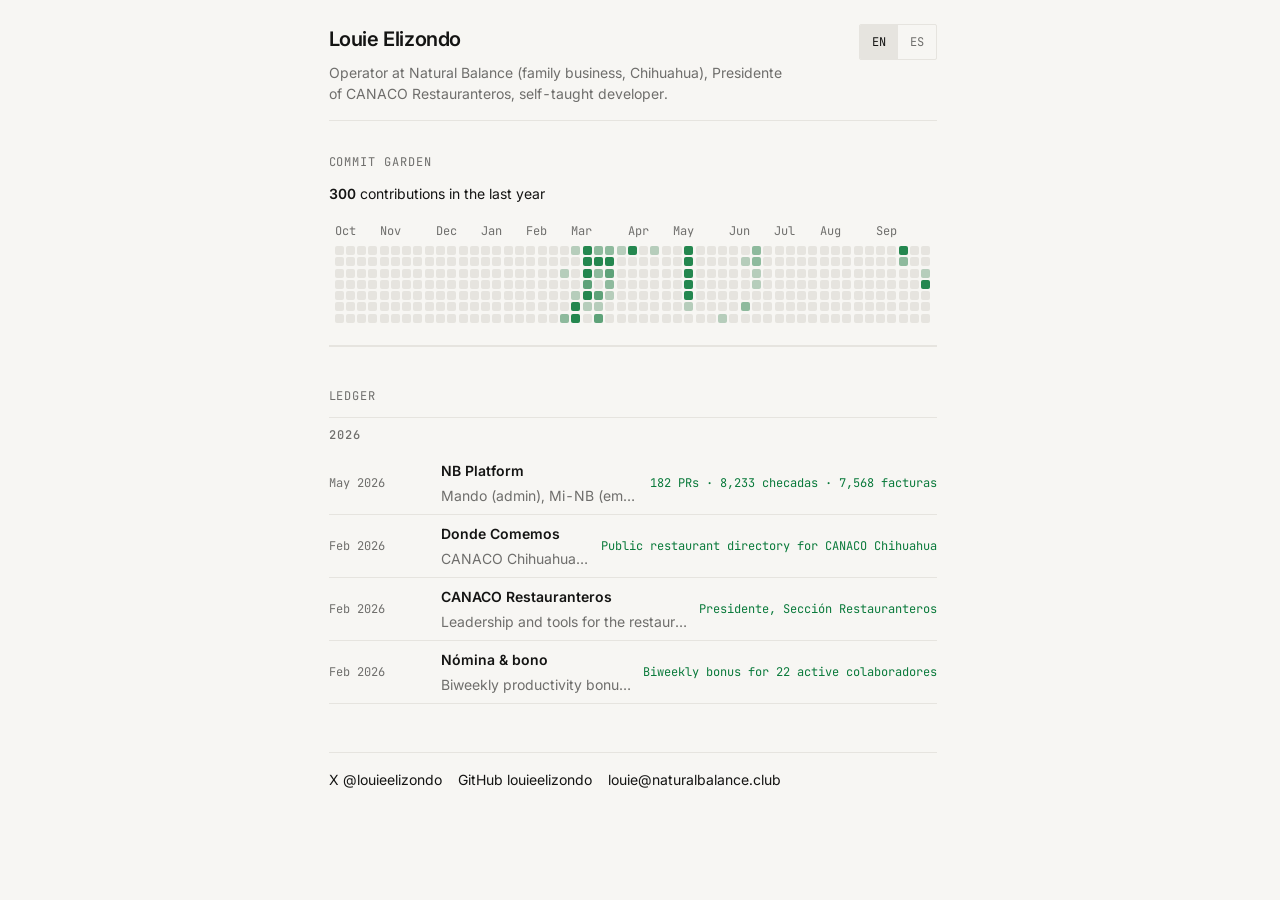
==== commit fe58d2ae: "content: fill ledger TODOs with approved 2026 dates and impact - Year heading 2026 (id/aria-labelled" ====
--- a/index.html
+++ b/index.html
@@ -72,17 +72,17 @@
     <main id="ledger">
       <p class="section-label" data-en="Ledger" data-es="Registro">Ledger</p>
 
-      <section class="ledger-year" aria-labelledby="year-todo">
-        <h2 id="year-todo">TODO</h2>
+      <section class="ledger-year" aria-labelledby="year-2026">
+        <h2 id="year-2026">2026</h2>
 
         <article class="ledger-entry" data-project="nb-platform">
           <button type="button" class="ledger-entry__header">
-            <span class="ledger-entry__date">TODO</span>
+            <span class="ledger-entry__date" data-en="May 2026" data-es="may 2026">May 2026</span>
             <div class="ledger-entry__main">
               <p class="ledger-entry__title" data-en="NB Platform" data-es="Plataforma NB">NB Platform</p>
               <p class="ledger-entry__line" data-en="Mando (admin), Mi-NB (employee app), Checador (kiosk)." data-es="Mando (admin), Mi-NB (app de empleados), Checador (kiosco).">Mando (admin), Mi-NB (employee app), Checador (kiosk).</p>
             </div>
-            <span class="ledger-entry__impact">TODO</span>
+            <span class="ledger-entry__impact" data-en="182 PRs · 8,233 checadas · 7,568 facturas" data-es="182 PRs · 8,233 checadas · 7,568 facturas">182 PRs · 8,233 checadas · 7,568 facturas</span>
           </button>
           <div class="ledger-entry__panel" id="panel-nb-platform">
             <div class="ledger-entry__panel-inner">
@@ -94,16 +94,16 @@
                   <a href="https://naturalbalance.club" target="_blank" rel="noopener noreferrer">naturalbalance.club</a>
                 </p>
                 <ul class="ledger-lines">
-                  <li class="ledger-line" data-date="TODO">
-                    <span class="ledger-line__date">TODO</span>
+                  <li class="ledger-line" data-date="2026-05">
+                    <span class="ledger-line__date" data-en="May 2026" data-es="may 2026">May 2026</span>
                     <span data-en="Mando — admin console." data-es="Mando — consola de administración.">Mando — admin console.</span>
                   </li>
-                  <li class="ledger-line" data-date="TODO">
-                    <span class="ledger-line__date">TODO</span>
+                  <li class="ledger-line" data-date="2026-05">
+                    <span class="ledger-line__date" data-en="May 2026" data-es="may 2026">May 2026</span>
                     <span data-en="Mi-NB — employee-facing app." data-es="Mi-NB — app para empleados.">Mi-NB — employee-facing app.</span>
                   </li>
-                  <li class="ledger-line" data-date="TODO">
-                    <span class="ledger-line__date">TODO</span>
+                  <li class="ledger-line" data-date="2026-05">
+                    <span class="ledger-line__date" data-en="May 2026" data-es="may 2026">May 2026</span>
                     <span data-en="Checador — kiosk clock-in." data-es="Checador — kiosco de entrada.">Checador — kiosk clock-in.</span>
                   </li>
                 </ul>
@@ -114,12 +114,12 @@
 
         <article class="ledger-entry" data-project="donde-comemos">
           <button type="button" class="ledger-entry__header">
-            <span class="ledger-entry__date">TODO</span>
+            <span class="ledger-entry__date" data-en="Feb 2026" data-es="feb 2026">Feb 2026</span>
             <div class="ledger-entry__main">
               <p class="ledger-entry__title" data-en="Donde Comemos" data-es="Donde Comemos">Donde Comemos</p>
               <p class="ledger-entry__line" data-en="CANACO Chihuahua restaurant directory." data-es="Directorio de restaurantes CANACO Chihuahua.">CANACO Chihuahua restaurant directory.</p>
             </div>
-            <span class="ledger-entry__impact">TODO</span>
+            <span class="ledger-entry__impact" data-en="Public restaurant directory for CANACO Chihuahua" data-es="Directorio público de restaurantes de CANACO Chihuahua">Public restaurant directory for CANACO Chihuahua</span>
           </button>
           <div class="ledger-entry__panel" id="panel-donde-comemos">
             <div class="ledger-entry__panel-inner">
@@ -131,8 +131,8 @@
                   <a href="https://canacorestauranteroscuu.github.io/Restaurantes/dondecomemos.html" target="_blank" rel="noopener noreferrer">dondecomemos</a>
                 </p>
                 <ul class="ledger-lines">
-                  <li class="ledger-line" data-date="TODO">
-                    <span class="ledger-line__date">TODO</span>
+                  <li class="ledger-line" data-date="2026-02">
+                    <span class="ledger-line__date" data-en="Feb 2026" data-es="feb 2026">Feb 2026</span>
                     <span data-en="Directory launch." data-es="Lanzamiento del directorio.">Directory launch.</span>
                   </li>
                 </ul>
@@ -143,22 +143,22 @@
 
         <article class="ledger-entry" data-project="canaco">
           <button type="button" class="ledger-entry__header">
-            <span class="ledger-entry__date">TODO</span>
+            <span class="ledger-entry__date" data-en="Feb 2026" data-es="feb 2026">Feb 2026</span>
             <div class="ledger-entry__main">
               <p class="ledger-entry__title" data-en="CANACO Restauranteros" data-es="CANACO Restauranteros">CANACO Restauranteros</p>
               <p class="ledger-entry__line" data-en="Leadership and tools for the restaurant section." data-es="Liderazgo y herramientas para la sección de restaurantes.">Leadership and tools for the restaurant section.</p>
             </div>
-            <span class="ledger-entry__impact">TODO</span>
+            <span class="ledger-entry__impact" data-en="Presidente, Sección Restauranteros" data-es="Presidente, Sección Restauranteros">Presidente, Sección Restauranteros</span>
           </button>
           <div class="ledger-entry__panel" id="panel-canaco">
             <div class="ledger-entry__panel-inner">
               <div class="ledger-entry__detail">
-                <img class="ledger-shot" src="assets/ledger/canaco.webp" width="640" height="400" alt="CANACO Restauranteros" loading="lazy" decoding="async" />
+                <img class="ledger-shot" src="assets/ledger/canaco.webp" width="640" height="400" alt="CANACO Restauranteros committee at CANACO Servytur Chihuahua" loading="lazy" decoding="async" />
                 <p class="ledger-detail-text" data-en="Presidente of the Restauranteros section at CANACO Chihuahua." data-es="Presidente de la sección de Restauranteros en CANACO Chihuahua.">Presidente of the Restauranteros section at CANACO Chihuahua.</p>
                 <p class="ledger-detail-text" data-en="Modernization and visibility for local restaurants." data-es="Modernización y visibilidad para restaurantes locales.">Modernization and visibility for local restaurants.</p>
                 <ul class="ledger-lines">
-                  <li class="ledger-line" data-date="TODO">
-                    <span class="ledger-line__date">TODO</span>
+                  <li class="ledger-line" data-date="2026-02">
+                    <span class="ledger-line__date" data-en="Feb 2026" data-es="feb 2026">Feb 2026</span>
                     <span data-en="Section initiatives." data-es="Iniciativas de la sección.">Section initiatives.</span>
                   </li>
                 </ul>
@@ -169,12 +169,12 @@
 
         <article class="ledger-entry" data-project="nomina">
           <button type="button" class="ledger-entry__header">
-            <span class="ledger-entry__date">TODO</span>
+            <span class="ledger-entry__date" data-en="Feb 2026" data-es="feb 2026">Feb 2026</span>
             <div class="ledger-entry__main">
               <p class="ledger-entry__title" data-en="Nómina &amp; bono" data-es="Nómina y bono">Nómina &amp; bono</p>
               <p class="ledger-entry__line" data-en="Biweekly productivity bonus engine from POS sales." data-es="Motor de bono de productividad quincenal desde ventas del POS.">Biweekly productivity bonus engine from POS sales.</p>
             </div>
-            <span class="ledger-entry__impact">TODO</span>
+            <span class="ledger-entry__impact" data-en="Biweekly bonus for 22 active colaboradores" data-es="Bono quincenal para 22 colaboradores activos">Biweekly bonus for 22 active colaboradores</span>
           </button>
           <div class="ledger-entry__panel" id="panel-nomina">
             <div class="ledger-entry__panel-inner">
@@ -186,8 +186,8 @@
                   <a href="nomina.html">nomina.html</a>
                 </p>
                 <ul class="ledger-lines">
-                  <li class="ledger-line" data-date="TODO">
-                    <span class="ledger-line__date">TODO</span>
+                  <li class="ledger-line" data-date="2026-02">
+                    <span class="ledger-line__date" data-en="Feb 2026" data-es="feb 2026">Feb 2026</span>
                     <span data-en="Bonus engine shipped." data-es="Motor de bonos entregado.">Bonus engine shipped.</span>
                   </li>
                 </ul>
--- a/assets/css/site.css
+++ b/assets/css/site.css
@@ -28,6 +28,9 @@
 
   --column: 640px;
   --space: 4px;
+  --garden-cell: 10px;
+  --garden-gap: 2px;
+  --garden-pad: 6px;
 }
 
 @media (prefers-color-scheme: dark) {
@@ -48,6 +51,7 @@
 
 html {
   scroll-behavior: smooth;
+  scrollbar-gutter: stable;
 }
 
 html.reduced-motion {
@@ -203,32 +207,75 @@
 }
 
 .garden-scroll {
-  overflow-x: auto;
-  -webkit-overflow-scrolling: touch;
-  margin: 0 calc(var(--space) * -4);
-  padding: 0 calc(var(--space) * 4);
+  overflow: visible;
+  width: 100%;
+}
+
+.garden-scroll-track {
+  overflow: visible;
+  width: 100%;
+}
+
+.garden-pad {
+  padding: var(--garden-pad);
+  overflow: visible;
+  width: 100%;
+  box-sizing: border-box;
+}
+
+.garden-layout {
+  width: 100%;
+  overflow: visible;
+}
+
+@media (max-width: 640px) {
+  .garden-scroll-track {
+    overflow-x: auto;
+    overflow-y: visible;
+    -webkit-overflow-scrolling: touch;
+    padding-block: var(--garden-pad);
+    scrollbar-width: none;
+  }
+
+  .garden-scroll-track::-webkit-scrollbar {
+    display: none;
+  }
+
+  .garden-pad {
+    padding-block: 0;
+    width: max-content;
+    min-width: 100%;
+  }
 }
 
 .garden-months {
-  display: grid;
-  grid-auto-flow: column;
-  gap: 2px;
+  position: relative;
+  overflow: visible;
   font-family: var(--font-mono);
   font-size: var(--size-12);
   color: var(--muted);
   margin-bottom: calc(var(--space) * 2);
   height: calc(var(--size-12) + var(--space));
+  width: 100%;
+}
+
+.garden-month-label {
+  position: absolute;
+  top: 0;
+  left: 0;
+  white-space: nowrap;
+  pointer-events: none;
 }
 
 .garden-grid {
   display: grid;
-  grid-template-rows: repeat(7, 10px);
+  grid-template-rows: repeat(7, var(--garden-cell));
   grid-auto-flow: column;
-  grid-auto-columns: 10px;
-  gap: 2px;
-  width: max-content;
+  gap: var(--garden-gap);
+  width: 100%;
   position: relative;
   touch-action: manipulation;
+  overflow: visible;
 }
 
 .garden-grid[role="grid"] {
@@ -236,21 +283,30 @@
 }
 
 .garden-cell {
-  width: 10px;
-  height: 10px;
+  width: 100%;
+  height: var(--garden-cell);
+  min-width: 0;
   border: none;
   padding: 0;
   border-radius: 2px;
   background: var(--hairline);
   cursor: pointer;
   transform: scale(1);
+  transform-origin: center;
   opacity: 1;
+  will-change: transform;
+  position: relative;
+  z-index: 0;
   transition:
     transform var(--dur-cell) var(--ease-out),
     opacity var(--dur-cell) var(--ease-out),
     background-color var(--dur-fast) linear;
 }
 
+.garden-cell.is-field-active {
+  z-index: 2;
+}
+
 .garden-cell[data-level="1"] {
   background: color-mix(in srgb, var(--accent) 22%, var(--hairline));
 }
@@ -267,15 +323,24 @@
   background: color-mix(in srgb, var(--accent) 88%, var(--hairline));
 }
 
-.garden-cell:focus-visible {
+.garden-cell:focus-visible,
+.garden-cell.is-keyboard-focused {
   outline: 2px solid currentColor;
   outline-offset: 3px;
   z-index: 2;
 }
 
+.garden-grid:focus {
+  outline: none;
+}
+
 .garden-intro .garden-cell {
   transform: scale(0);
   opacity: 0;
+  transition:
+    transform var(--dur-cell) var(--ease-out),
+    opacity var(--dur-cell) var(--ease-out),
+    background-color var(--dur-fast) linear;
 }
 
 .garden-tooltip {
@@ -325,14 +390,41 @@
 
 .garden-day-card {
   margin-top: calc(var(--space) * 4);
+  border: 1px solid var(--hairline);
+  font-size: var(--size-14);
+  display: grid;
+  grid-template-rows: 0fr;
+  transition: grid-template-rows var(--dur-open) var(--ease-out);
+}
+
+.garden-day-card.is-visible {
+  grid-template-rows: 1fr;
+}
+
+html.reduced-motion .garden-day-card {
+  transition: none;
+}
+
+.garden-day-card__inner {
+  overflow: hidden;
   padding: calc(var(--space) * 4);
-  border: 1px solid var(--hairline);
-  font-size: var(--size-14);
-  display: none;
-}
-
-.garden-day-card.is-visible {
-  display: block;
+}
+
+.garden-day-card__more {
+  font-family: var(--font-mono);
+  font-size: var(--size-12);
+  margin: calc(var(--space) * 3) 0 0;
+}
+
+.garden-day-card__more a {
+  color: var(--muted);
+  text-decoration: underline;
+  text-decoration-color: color-mix(in srgb, currentColor 40%, transparent);
+}
+
+.garden-day-card__more a:hover,
+.garden-day-card__more a:focus-visible {
+  text-decoration-color: currentColor;
 }
 
 .garden-day-card h3 {
@@ -342,13 +434,15 @@
   font-weight: 500;
 }
 
-.garden-day-card ul {
-  margin: 0;
-  padding-left: 1.2em;
-}
-
-.garden-day-card li {
-  margin-bottom: calc(var(--space) * 1);
+.garden-day-card__line {
+  font-family: var(--font-mono);
+  font-size: var(--size-12);
+  color: var(--muted);
+  margin: 0;
+}
+
+.garden-day-card__line + .garden-day-card__line {
+  margin-top: calc(var(--space) * 1);
 }
 
 html.reduced-motion .garden-cell {
@@ -555,16 +649,22 @@
   .ledger-entry__header {
     grid-template-columns: 1fr auto;
     grid-template-areas:
+      "date impact"
       "title impact"
       "line line";
+    align-items: start;
   }
 
   .ledger-entry__date {
-    display: none;
+    display: block;
+    grid-area: date;
+    font-family: var(--font-mono);
+    font-size: var(--size-12);
+    color: var(--muted);
   }
 
   .ledger-entry__main {
-    grid-area: title / title / line / line;
+    display: contents;
   }
 
   .ledger-entry__title {
@@ -573,10 +673,18 @@
 
   .ledger-entry__line {
     grid-area: line;
+    white-space: normal;
+    overflow: hidden;
+    display: -webkit-box;
+    -webkit-box-orient: vertical;
+    -webkit-line-clamp: 2;
+    text-overflow: ellipsis;
   }
 
   .ledger-entry__impact {
     grid-area: impact;
+    align-self: start;
+    padding-top: calc(var(--space) * 1);
   }
 
   .ledger-entry__detail {
